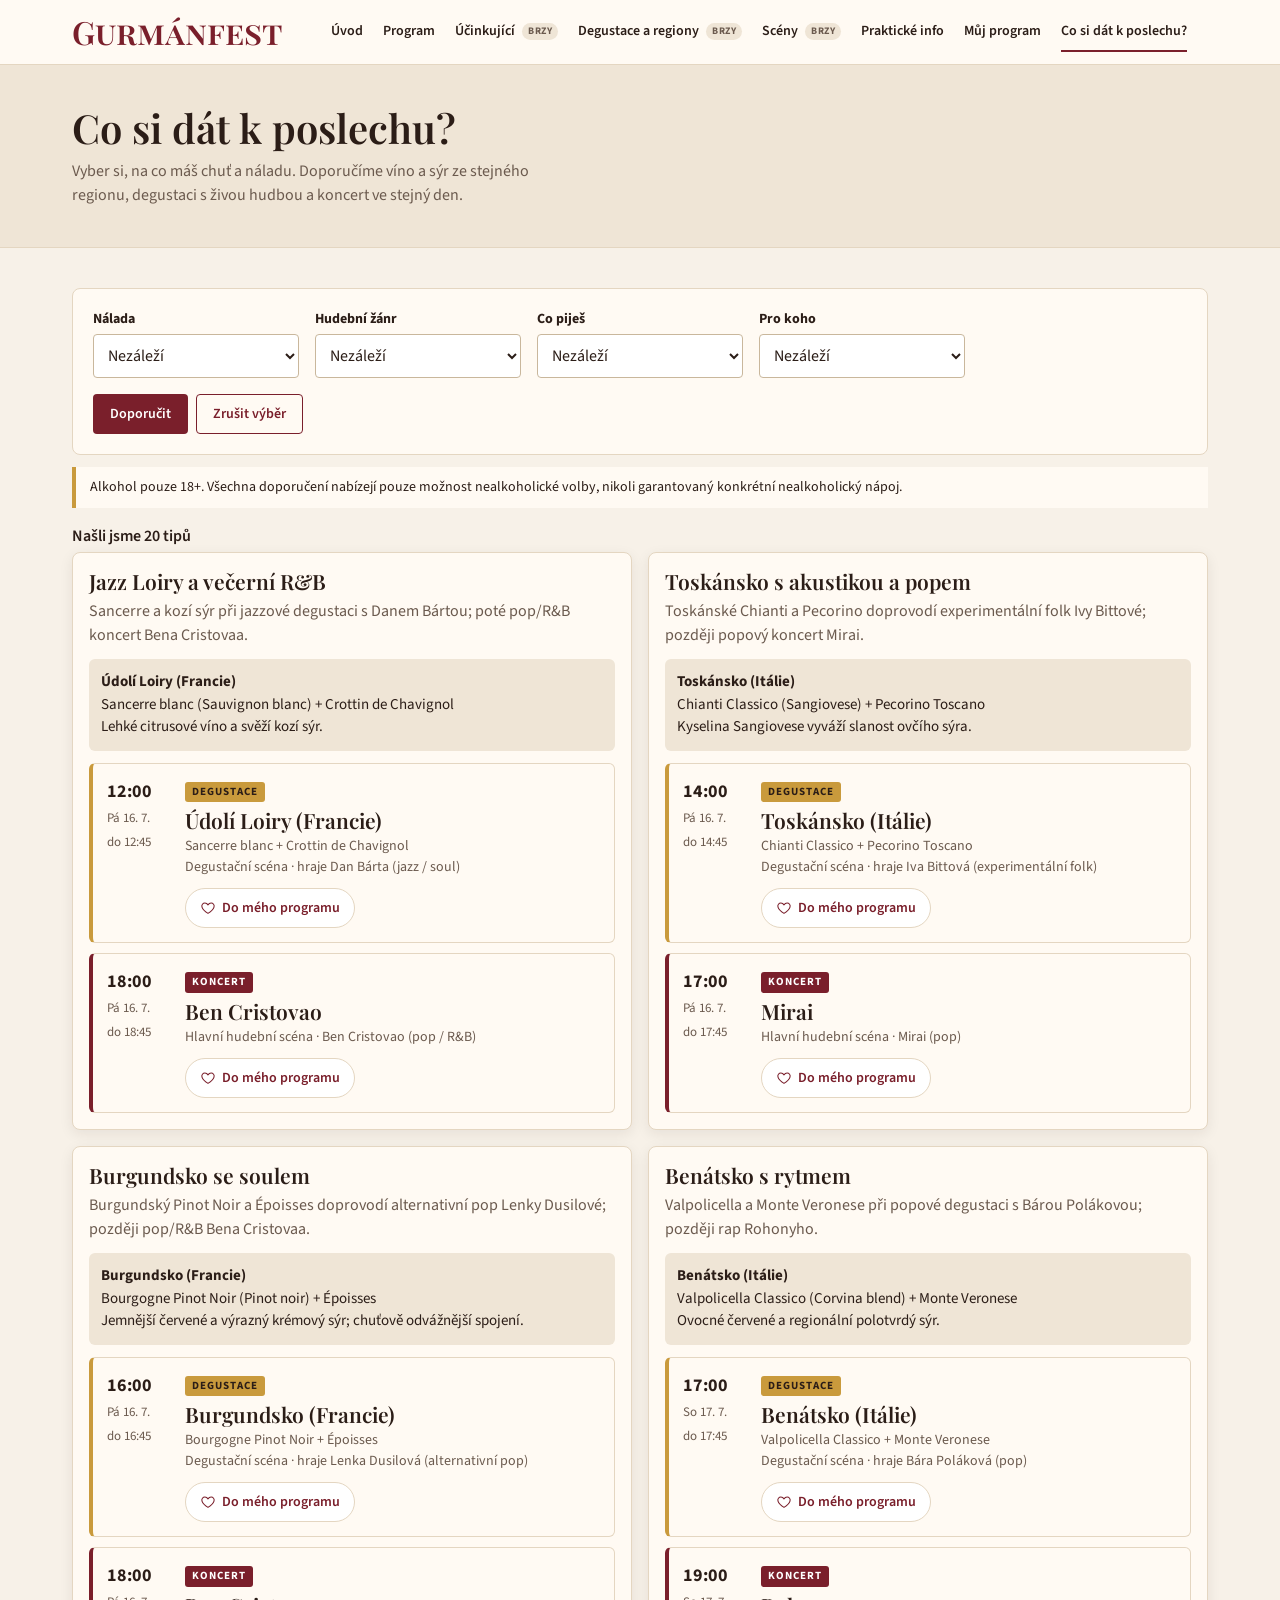
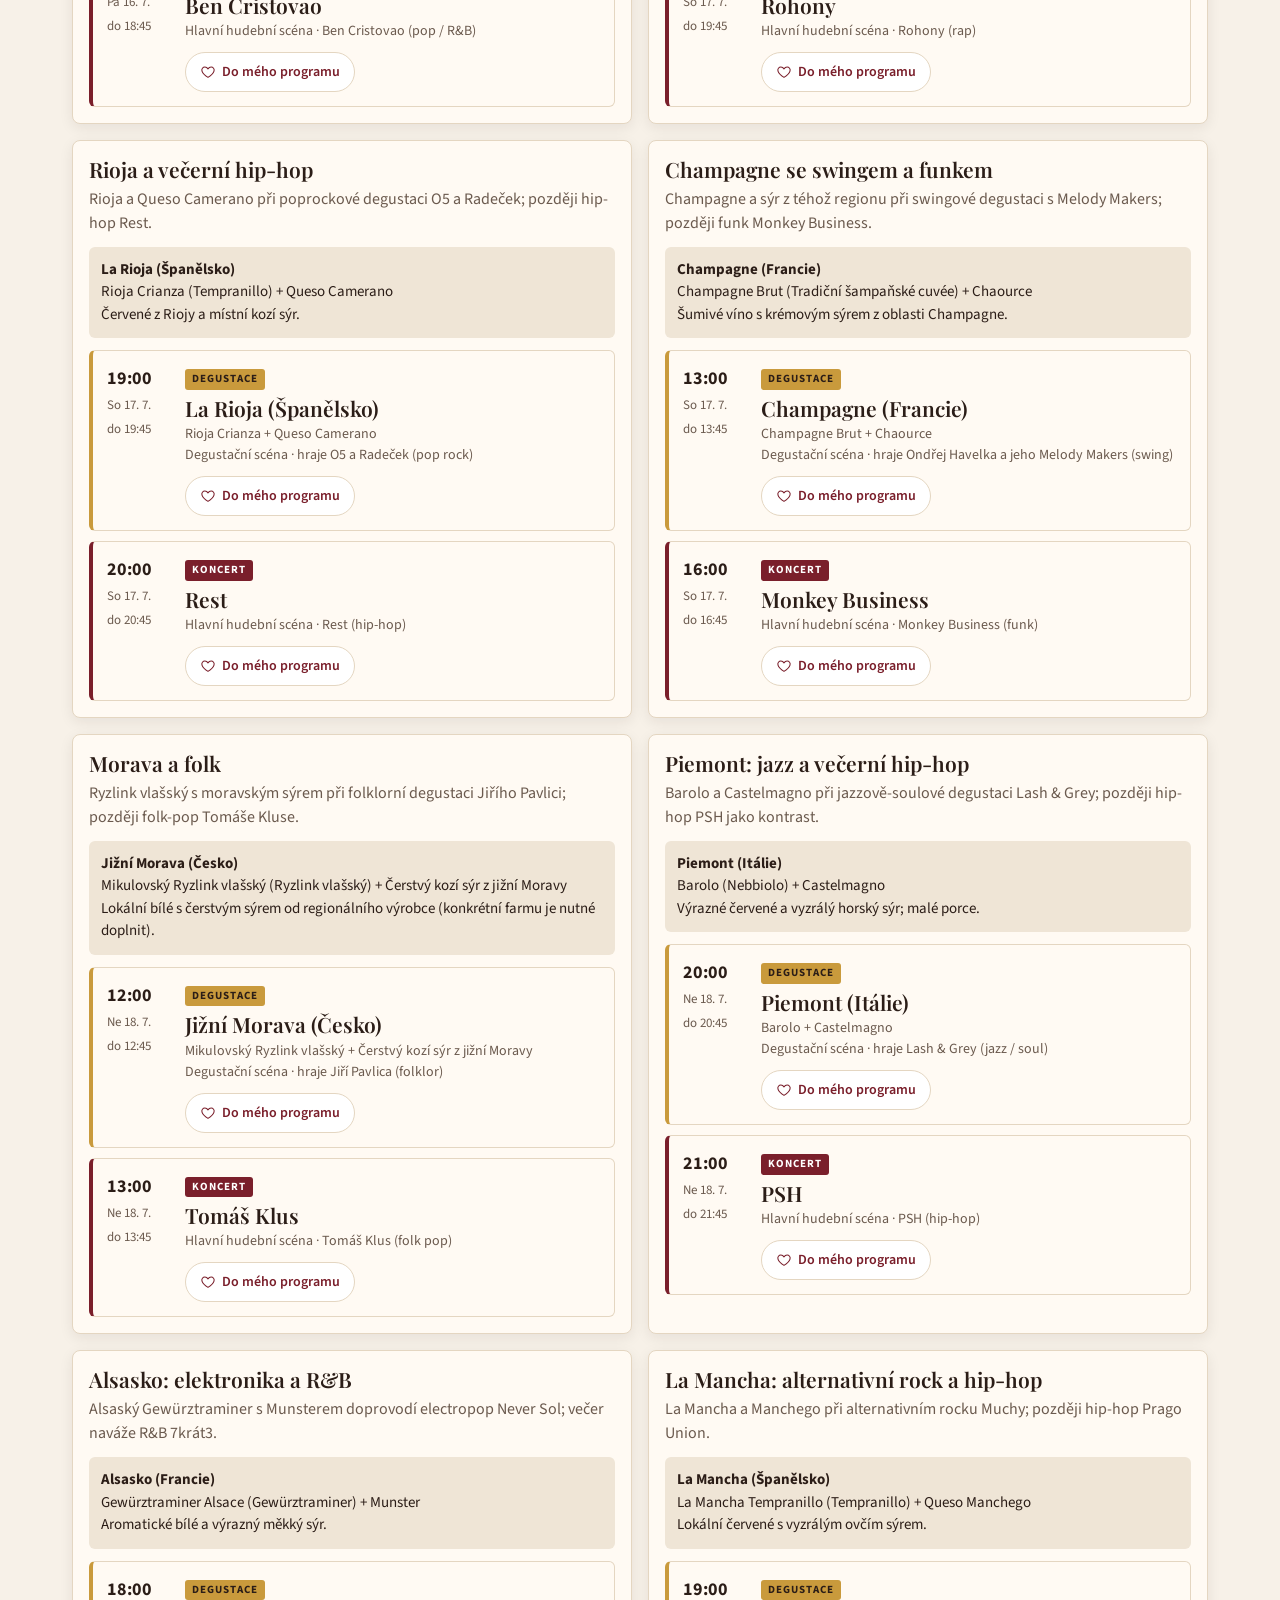
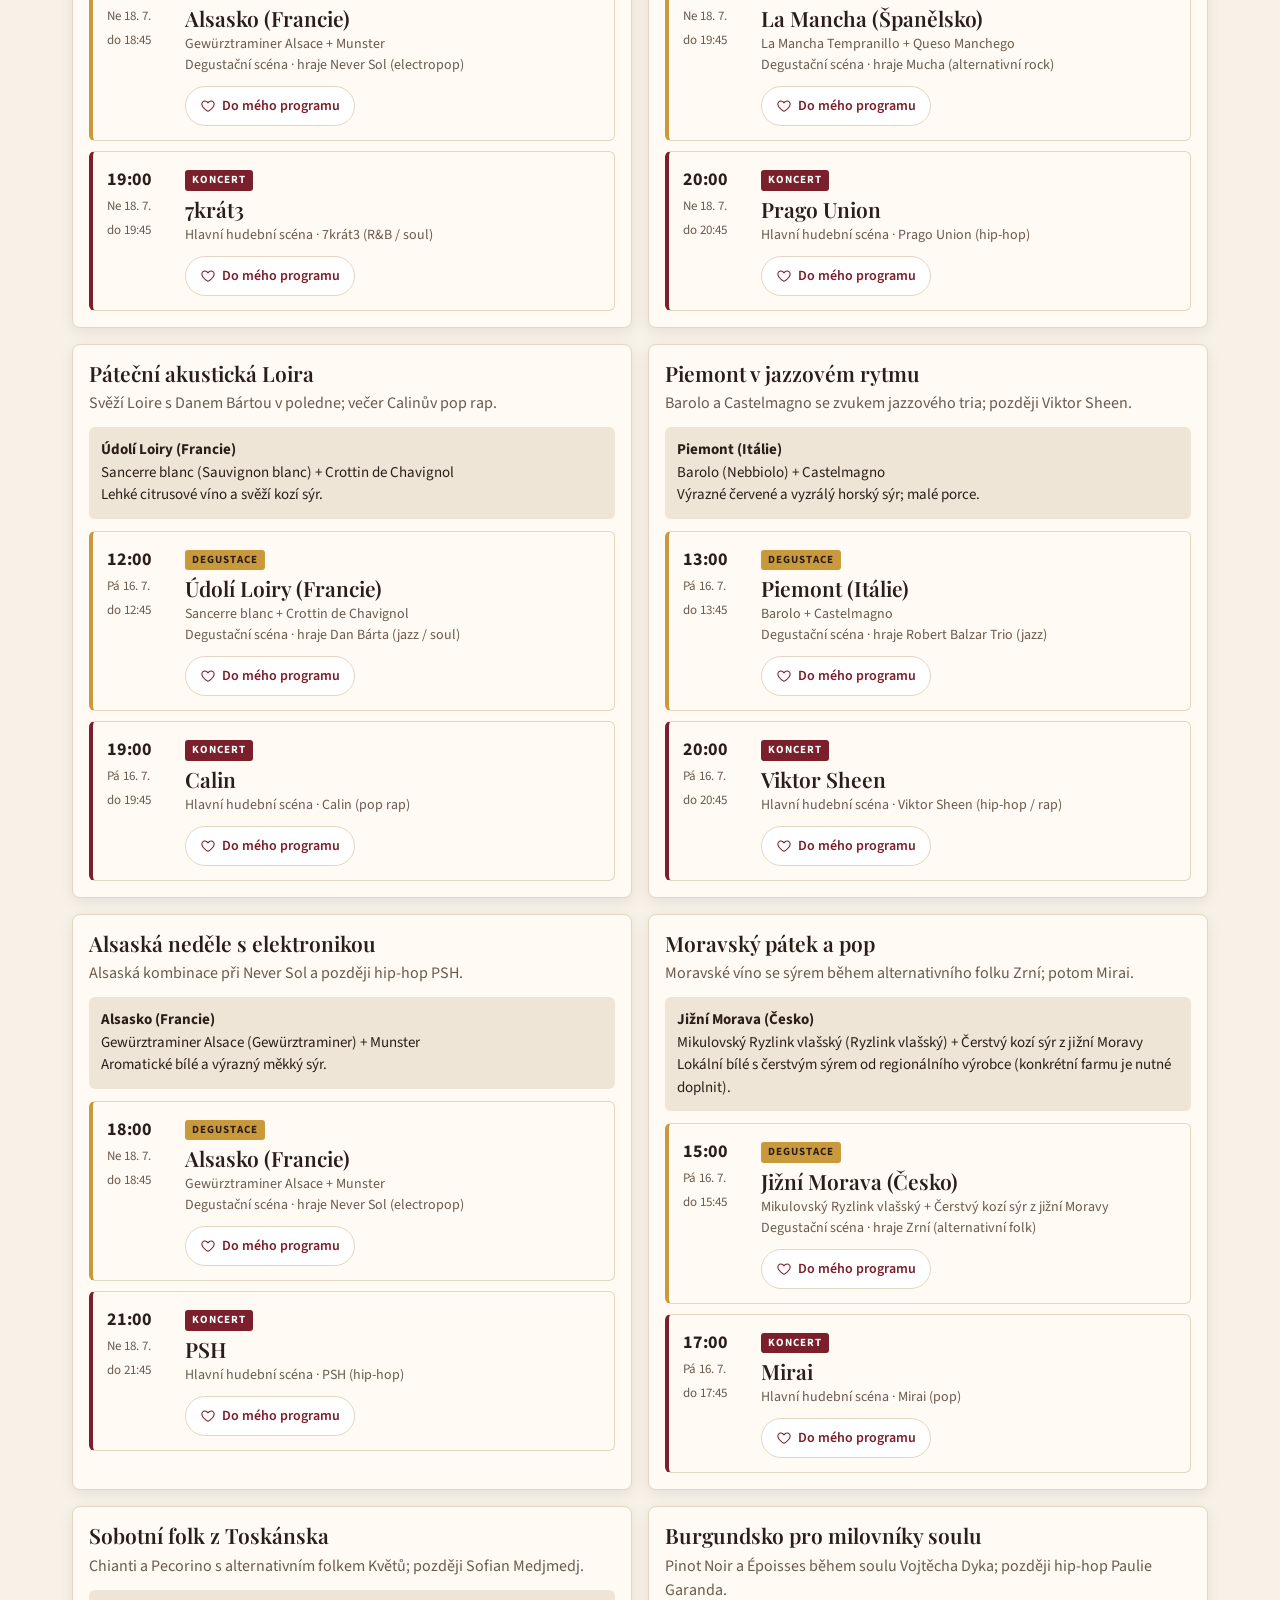
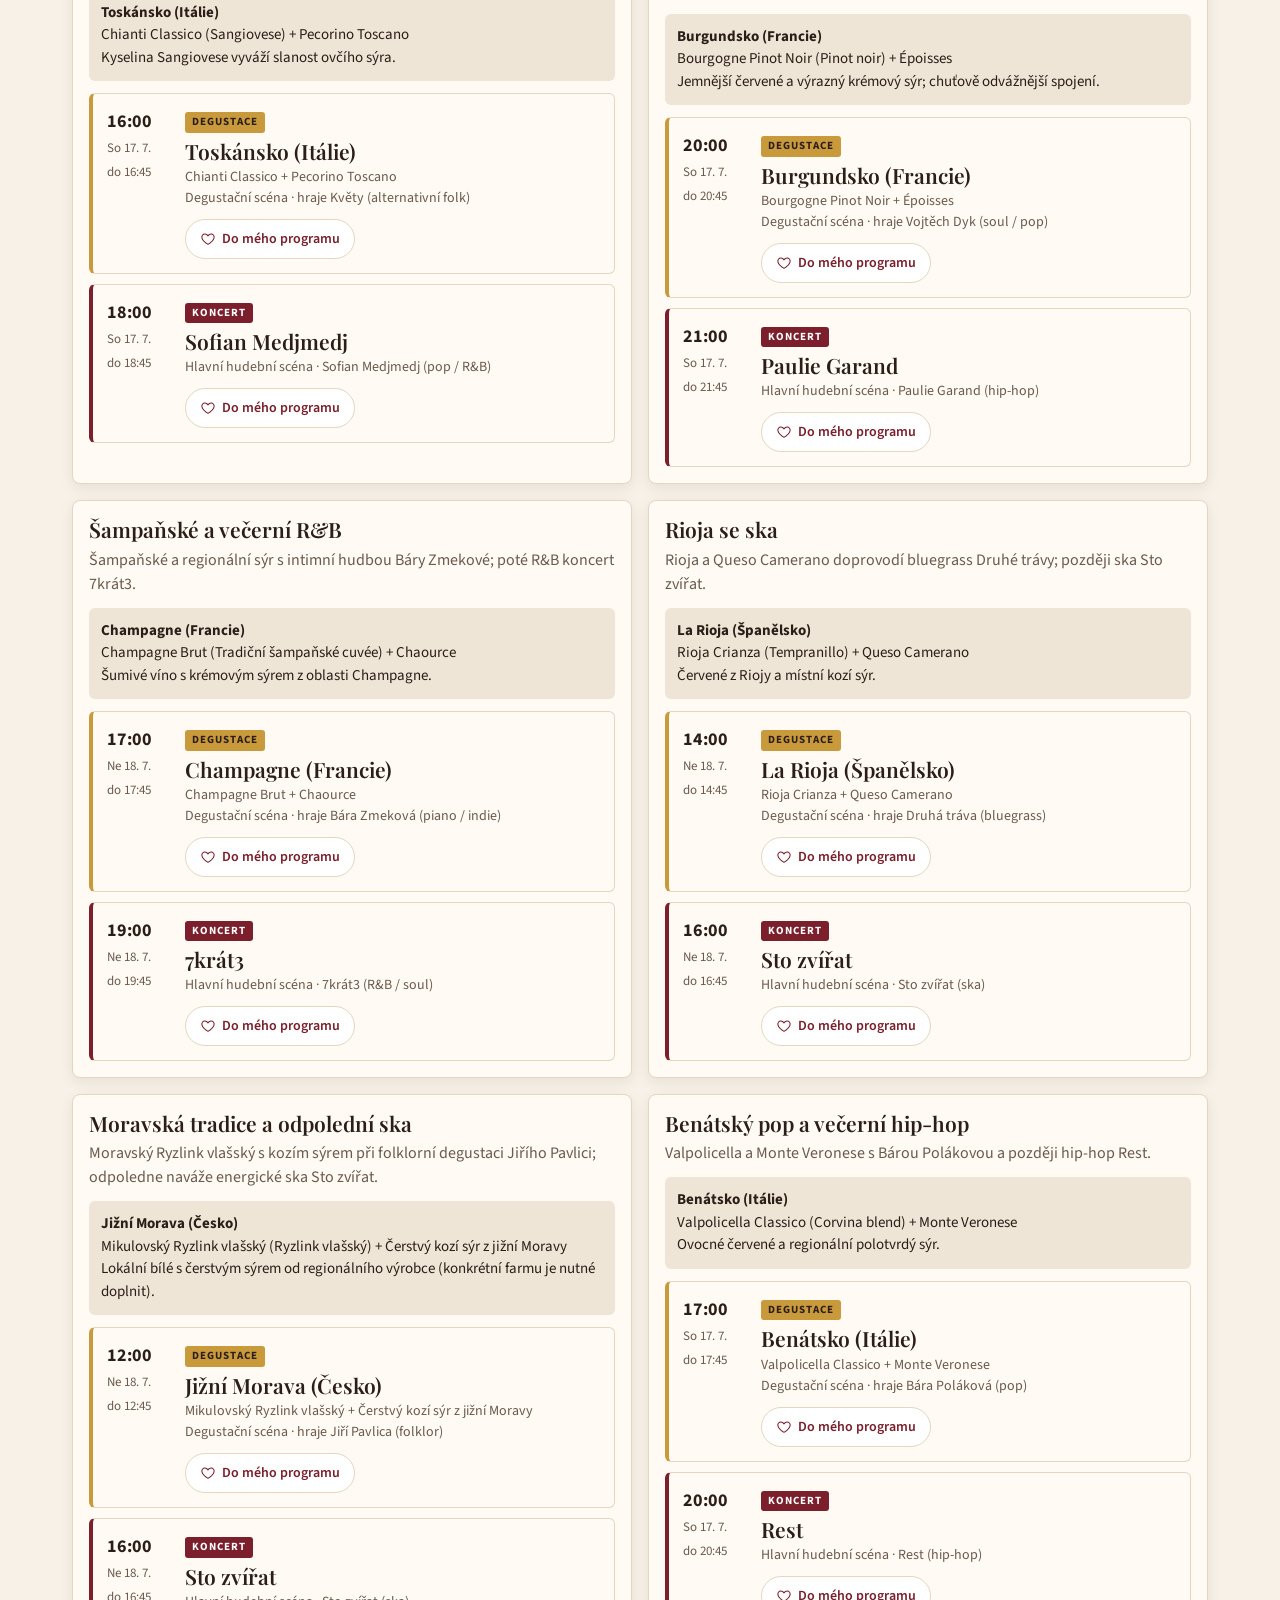
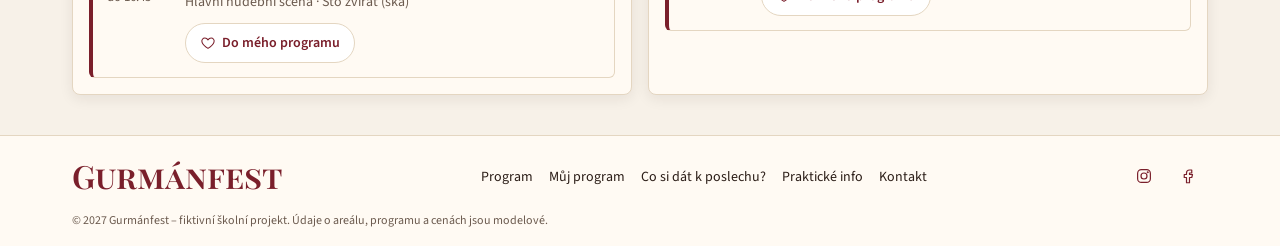
==== web/doporucovac.html @ a3705dd0 "docs: příprava 3. milníku a aktualizace projektové dokumentace - Aktualizace hlavního README.md a ha" ====
<!DOCTYPE html>
<html lang="cs">
<head>
  <meta charset="UTF-8">
  <meta name="viewport" content="width=device-width, initial-scale=1">
  <title>Co si dát k poslechu? – Gurmánfest 2027</title>
  <meta name="description" content="Doporučovač Gurmánfestu: podle nálady, žánru a nápoje vybere víno a sýr ze stejného regionu, degustaci a koncert.">
  <link href="https://fonts.googleapis.com/css2?family=Playfair+Display:wght@500;600;700&family=Source+Sans+3:wght@400;600;700&display=swap" rel="stylesheet">
  <link rel="stylesheet" href="css/style.css">
</head>
<body>

  <!-- HLAVICKA -->
  <header class="header">
    <div class="container">
      <a href="index.html" class="logo">Gurmánfest</a>

      <nav class="menu">
        <ul>
          <li><a href="index.html">Úvod</a></li>
          <li><a href="program.html">Program</a></li>
          <li><a href="pripravujeme.html">Účinkující <span class="brzy">brzy</span></a></li>
          <li><a href="pripravujeme.html">Degustace a regiony <span class="brzy">brzy</span></a></li>
          <li><a href="pripravujeme.html">Scény <span class="brzy">brzy</span></a></li>
          <li><a href="index.html#info">Praktické info</a></li>
          <li><a href="muj-program.html">Můj program</a></li>
          <li><a href="doporucovac.html" class="active">Co si dát k poslechu?</a></li>
        </ul>
      </nav>

      <button class="burger" aria-label="Menu">
        <img class="burger-open" src="images/icons/menu.svg" alt="">
        <img class="burger-close" src="images/icons/close.svg" alt="">
      </button>
    </div>
  </header>

  <main>

    <!-- NADPIS -->
    <section class="page-top">
      <div class="container">
        <h1>Co si dát k poslechu?</h1>
        <p>Vyber si, na co máš chuť a náladu. Doporučíme víno a sýr ze stejného regionu, degustaci s živou hudbou a koncert ve stejný den.</p>
      </div>
    </section>

    <!-- VYBER -->
    <section class="section">
      <div class="container">
        <form class="filtr" id="doporucovac">
          <div>
            <label for="volba-nalada">Nálada</label>
            <select id="volba-nalada">
              <option value="">Nezáleží</option>
            </select>
          </div>
          <div>
            <label for="volba-zanr">Hudební žánr</label>
            <select id="volba-zanr">
              <option value="">Nezáleží</option>
            </select>
          </div>
          <div>
            <label for="volba-napoj">Co piješ</label>
            <select id="volba-napoj">
              <option value="">Nezáleží</option>
            </select>
          </div>
          <div>
            <label for="volba-skupina">Pro koho</label>
            <select id="volba-skupina">
              <option value="">Nezáleží</option>
            </select>
          </div>
          <div class="filtr-tlacitka">
            <button type="submit" class="btn btn-red btn-small">Doporučit</button>
            <button type="reset" class="btn btn-border btn-small">Zrušit výběr</button>
          </div>
        </form>

        <p class="upozorneni" id="upozorneni"></p>
        <p class="pocet" id="pocet" aria-live="polite"></p>

        <div class="tipy" id="vysledky">
          <p class="zprava">Načítám tipy…</p>
        </div>
      </div>
    </section>

  </main>

  <!-- PATICKA -->
  <footer class="footer">
    <div class="container">
      <a href="index.html" class="logo">Gurmánfest</a>
      <ul class="footer-menu">
        <li><a href="program.html">Program</a></li>
        <li><a href="muj-program.html">Můj program</a></li>
        <li><a href="doporucovac.html">Co si dát k poslechu?</a></li>
        <li><a href="index.html#info">Praktické info</a></li>
        <li><a href="mailto:info@gurmanfest.example">Kontakt</a></li>
      </ul>
      <ul class="social">
        <li><a href="#" aria-label="Instagram (plánovaný profil)" title="Plánovaný profil"><img src="images/icons/instagram.svg" alt=""></a></li>
        <li><a href="#" aria-label="Facebook (plánovaný profil)" title="Plánovaný profil"><img src="images/icons/facebook.svg" alt=""></a></li>
      </ul>
      <p class="copyright">© 2027 Gurmánfest – fiktivní školní projekt. Údaje o areálu, programu a cenách jsou modelové.</p>
    </div>
  </footer>

  <script src="js/script.js"></script>
  <script src="js/doporucovac.js"></script>
</body>
</html>
---- web/css/style.css ----
/* ZAKLAD */

* {
  box-sizing: border-box;
}

html {
  scroll-behavior: smooth;
  scroll-padding-top: 60px;
}

body {
  margin: 0;
  background: #f7f1e8;
  color: #2b1d17;
  font-family: "Source Sans 3", Arial, sans-serif;
  font-size: 16px;
  line-height: 1.5;
}

h1, h2, h3 {
  margin: 0;
  font-family: "Playfair Display", Georgia, serif;
  font-weight: 600;
  line-height: 1.15;
}

p {
  margin: 0;
}

ul {
  margin: 0;
  padding: 0;
  list-style: none;
}

a {
  color: inherit;
}

.container {
  max-width: 1200px;
  margin: 0 auto;
  padding: 0 16px;
}


/* TLACITKA */

.btn {
  display: inline-flex;
  align-items: center;
  justify-content: center;
  min-height: 44px;
  padding: 10px 20px;
  border: 1.5px solid transparent;
  border-radius: 4px;
  font-family: inherit;
  font-size: 15px;
  font-weight: 600;
  text-decoration: none;
  text-align: center;
  cursor: pointer;
  transition: 0.2s;
}

.btn-small {
  min-height: 40px;
  padding: 7px 16px;
  font-size: 14px;
}

.btn-red {
  background: #7a1f2b;
  color: white;
}

.btn-red:hover {
  background: #5e1621;
}

.btn-white-border {
  background: rgba(255, 255, 255, 0.06);
  border-color: white;
  color: white;
}

.btn-white-border:hover {
  background: white;
  color: #2b1d17;
}

.btn-light {
  background: #fffaf3;
  color: #2b1d17;
}

.btn-light:hover {
  background: white;
}

.btn-border {
  background: transparent;
  border-color: #7a1f2b;
  color: #7a1f2b;
}

.btn-border:hover {
  background: #7a1f2b;
  color: white;
}

.buttons {
  display: flex;
  flex-wrap: wrap;
  gap: 12px;
}

.buttons.center {
  justify-content: center;
}


/* FOTKY */
/* PLACEHOLDER – barvy misto fotek */

.grad-wine {
  background: radial-gradient(circle at 70% 30%, rgba(255, 210, 150, 0.45), transparent 55%),
              linear-gradient(135deg, #4d111b, #93393a 55%, #d79a58);
}

.grad-cheese {
  background: radial-gradient(circle at 30% 35%, rgba(255, 240, 190, 0.5), transparent 55%),
              linear-gradient(135deg, #7a4d1e, #c9953f 55%, #efd08a);
}

.grad-craft {
  background: radial-gradient(circle at 65% 40%, rgba(255, 236, 200, 0.45), transparent 55%),
              linear-gradient(135deg, #5c3d24, #b48a58 55%, #e6cfa3);
}

.grad-landscape {
  background: linear-gradient(180deg, #a9bfcd, #e2c88f 42%, #7c8f4a 58%, #3d5a2c);
}

.grad-concert {
  background: radial-gradient(ellipse 60% 50% at 50% 0%, rgba(255, 110, 200, 0.55), transparent 70%),
              radial-gradient(circle at 15% 20%, rgba(120, 140, 255, 0.45), transparent 40%),
              linear-gradient(170deg, #34175a, #5e1d55 50%, #140b1f);
}

.grad-concert2 {
  background: radial-gradient(ellipse 60% 50% at 35% 0%, rgba(255, 150, 70, 0.6), transparent 70%),
              radial-gradient(circle at 85% 15%, rgba(255, 70, 90, 0.45), transparent 40%),
              linear-gradient(170deg, #4a1418, #2b0e12 55%, #120809);
}

.grad-concert3 {
  background: radial-gradient(ellipse 60% 50% at 60% 0%, rgba(140, 180, 255, 0.6), transparent 70%),
              radial-gradient(circle at 15% 15%, rgba(200, 120, 255, 0.4), transparent 40%),
              linear-gradient(170deg, #1a2a5e, #13183a 55%, #0a0c18);
}

.foto {
  position: absolute;
  top: 0;
  left: 0;
  width: 100%;
  height: 100%;
  object-fit: cover;
}


/* HLAVICKA */

.header {
  position: sticky;
  top: 0;
  z-index: 50;
  background: #fffaf3;
  border-bottom: 1px solid #e4d6c1;
}

.header .container {
  display: flex;
  align-items: center;
  justify-content: space-between;
  gap: 16px;
  min-height: 60px;
}

.logo {
  font-family: "Playfair Display", Georgia, serif;
  font-size: 28px;
  font-weight: 600;
  font-variant: small-caps;
  color: #7a1f2b;
  text-decoration: none;
}

.burger {
  display: flex;
  align-items: center;
  justify-content: center;
  width: 44px;
  height: 44px;
  padding: 0;
  border: none;
  border-radius: 4px;
  background: none;
  cursor: pointer;
}

.burger:hover {
  background: #efe5d6;
}

.burger img {
  width: 22px;
}

.burger-close {
  display: none;
}

.header.open .burger-open {
  display: none;
}

.header.open .burger-close {
  display: block;
}


/* MENU NA MOBILU */

.menu {
  display: none;
  position: absolute;
  top: 100%;
  left: 0;
  right: 0;
  max-height: calc(100vh - 60px);
  overflow-y: auto;
  padding: 8px 16px 20px;
  background: #fffaf3;
  border-bottom: 1px solid #e4d6c1;
  box-shadow: 0 12px 24px rgba(43, 29, 23, 0.12);
}

.header.open .menu {
  display: block;
}

.menu li a {
  display: block;
  padding: 12px 0;
  border-bottom: 1px solid #e4d6c1;
  font-size: 17px;
  font-weight: 600;
  text-decoration: none;
}

.menu li a:hover,
.menu li a.active {
  color: #7a1f2b;
}

.brzy {
  display: inline-block;
  margin-left: 4px;
  padding: 1px 6px;
  border-radius: 10px;
  background: #efe5d6;
  color: #6b5a4e;
  font-size: 10px;
  font-weight: 700;
  letter-spacing: 0.5px;
  text-transform: uppercase;
  vertical-align: middle;
}


/* HERO */

/* PLACEHOLDER – hero */
.hero {
  color: #fbf4ea;
  background: linear-gradient(180deg, rgba(20, 12, 10, 0.35), rgba(20, 12, 10, 0.78)),
              url(../images/hero.jpg) center / cover no-repeat,
              radial-gradient(ellipse 45% 55% at 78% 38%, rgba(246, 178, 98, 0.55), transparent 70%),
              radial-gradient(ellipse 40% 35% at 62% 95%, rgba(150, 40, 45, 0.55), transparent 70%),
              linear-gradient(165deg, #4a3322, #2a1c14 55%, #1a110d);
}

.hero-text {
  padding-top: 48px;
  padding-bottom: 36px;
}

.hero h1 {
  font-size: 36px;
}

.hero-perex {
  max-width: 34ch;
  margin-top: 14px;
  color: rgba(251, 244, 234, 0.92);
}

.hero-info {
  display: flex;
  flex-wrap: wrap;
  gap: 6px 20px;
  margin: 16px 0 24px;
  font-size: 14px;
}

.hero-info li {
  display: flex;
  align-items: center;
  gap: 6px;
}

.hero-info img {
  width: 17px;
}

.hero .btn {
  flex-grow: 1;
}


/* NADPIS PODSTRANKY */

.page-top {
  padding: 28px 0;
  background: #efe5d6;
  border-bottom: 1px solid #e4d6c1;
}

.page-top h1 {
  font-size: 30px;
}

.page-top p {
  max-width: 60ch;
  margin-top: 8px;
  color: #6b5a4e;
}


/* SEKCE */

.section {
  padding: 28px 0;
}

.beige {
  background: #efe5d6;
}

.title {
  margin-bottom: 16px;
  font-size: 22px;
}

.section-top {
  display: flex;
  flex-wrap: wrap;
  align-items: baseline;
  justify-content: space-between;
  gap: 0 16px;
  margin-bottom: 12px;
}

.section-top .title {
  margin-bottom: 0;
}

.more {
  display: flex;
  align-items: center;
  gap: 5px;
  min-height: 44px;
  font-size: 14px;
  font-weight: 600;
  color: #7a1f2b;
  text-decoration: none;
}

.more:hover {
  text-decoration: underline;
}

.more img {
  width: 14px;
}

.poznamka {
  margin-top: 16px;
  font-size: 14px;
  color: #6b5a4e;
}

/* ZPRAVA */
.zprava {
  padding: 16px;
  border: 1px dashed #c9b79c;
  border-radius: 8px;
  background: #fffaf3;
  color: #6b5a4e;
}

.zprava a {
  color: #7a1f2b;
  font-weight: 600;
}


/* CO VAS CEKA */

.features {
  display: grid;
  gap: 16px;
}

.feature {
  display: flex;
  align-items: flex-start;
  gap: 14px;
}

.feature-icon {
  width: 32px;
  flex-shrink: 0;
}

.feature h3 {
  font-family: "Source Sans 3", Arial, sans-serif;
  font-size: 15px;
  font-weight: 700;
}

.feature p {
  margin-top: 2px;
  font-size: 14px;
  line-height: 1.4;
  color: #6b5a4e;
}

.feature a {
  color: #7a1f2b;
  font-weight: 600;
}


/* VYBRANE AKCE */

.events {
  display: grid;
  gap: 12px;
}

.event {
  position: relative;
  display: grid;
  grid-template-columns: 104px 1fr;
  overflow: hidden;
  background: #fffaf3;
  border: 1px solid #e4d6c1;
  border-radius: 8px;
  box-shadow: 0 4px 14px rgba(43, 29, 23, 0.08);
}

.event-photo {
  position: relative;
  min-height: 110px;
}

.event-text {
  position: relative;
  padding: 11px 44px 13px 14px;
}

.event-text h3 {
  margin: 6px 0 5px;
  font-size: 17px;
}

.label {
  display: inline-block;
  padding: 2px 7px;
  border-radius: 3px;
  font-size: 11px;
  font-weight: 700;
  letter-spacing: 1px;
  text-transform: uppercase;
  color: white;
}

.label-red {
  background: #7a1f2b;
}

.label-gold {
  background: #c99a3c;
  color: #2b1d17;
}

.event-info {
  font-size: 13px;
  color: #6b5a4e;
}

.event-info li {
  display: flex;
  align-items: flex-start;
  gap: 6px;
  margin-top: 2px;
}

.event-info img {
  width: 13px;
  margin-top: 3px;
}

.heart {
  position: absolute;
  top: 6px;
  right: 6px;
  display: flex;
  align-items: center;
  justify-content: center;
  width: 40px;
  height: 40px;
  padding: 0;
  border: none;
  border-radius: 50%;
  background: none;
  cursor: pointer;
}

.heart:hover {
  background: #efe5d6;
}

.heart img {
  width: 19px;
}


/* DLAZDICE */

.tiles {
  display: grid;
  gap: 12px;
}

.tile {
  position: relative;
  display: block;
  aspect-ratio: 2 / 1;
  border-radius: 6px;
  overflow: hidden;
  color: white;
  text-decoration: none;
  transition: 0.2s;
}

.tile:hover {
  transform: translateY(-2px);
  box-shadow: 0 4px 14px rgba(43, 29, 23, 0.15);
}

.tile-text {
  position: relative;
  display: flex;
  flex-direction: column;
  justify-content: flex-end;
  height: 100%;
  padding: 14px;
  background: linear-gradient(180deg, transparent 25%, rgba(15, 8, 6, 0.85));
}

.tile-text strong {
  font-family: "Playfair Display", Georgia, serif;
  font-size: 20px;
  font-weight: 600;
  line-height: 1.2;
}

.tile-text span {
  font-size: 14px;
  opacity: 0.92;
}

.artist {
  aspect-ratio: 2.4 / 1;
}


/* VSTUPNE */

.tickets {
  display: grid;
  gap: 12px;
}

.ticket {
  display: flex;
  align-items: flex-start;
  gap: 14px;
  padding: 16px;
  background: #fffaf3;
  border: 1px solid #e4d6c1;
  border-radius: 8px;
  box-shadow: 0 4px 14px rgba(43, 29, 23, 0.08);
}

.ticket-icon {
  width: 32px;
  flex-shrink: 0;
}

.ticket h3 {
  font-family: "Source Sans 3", Arial, sans-serif;
  font-size: 16px;
  font-weight: 700;
}

.price {
  margin-top: 2px;
  font-size: 18px;
  font-weight: 700;
  color: #7a1f2b;
}

.ticket-desc {
  margin-top: 4px;
  font-size: 14px;
  color: #6b5a4e;
}


/* PRAKTICKE INFO */

.info {
  display: grid;
  gap: 18px;
}

.info-item {
  display: flex;
  align-items: flex-start;
  gap: 14px;
}

.info-icon {
  width: 30px;
  flex-shrink: 0;
}

.info-item h3 {
  font-family: "Source Sans 3", Arial, sans-serif;
  font-size: 15px;
  font-weight: 700;
}

.info-item p {
  margin-top: 2px;
  font-size: 14px;
  color: #6b5a4e;
}

.info-item a {
  color: #7a1f2b;
  font-weight: 600;
}


/* ZAVER */

/* PLACEHOLDER – mikulov */
.final {
  color: #fbf4ea;
  text-align: center;
  background: linear-gradient(180deg, rgba(20, 12, 10, 0.45), rgba(20, 12, 10, 0.55)),
              url(../images/mikulov.jpg) center 45% / cover no-repeat,
              linear-gradient(180deg, #2a1610, #5a2a18 55%, #b76a33);
}

.final .container {
  padding-top: 24px;
  padding-bottom: 28px;
}

.final h2 {
  max-width: 30ch;
  margin: 0 auto 16px;
  font-size: 18px;
  font-weight: 500;
}


/* FILTR */

.filtr {
  display: grid;
  gap: 12px;
  padding: 16px;
  background: #fffaf3;
  border: 1px solid #e4d6c1;
  border-radius: 8px;
}

.filtr label {
  display: block;
  margin-bottom: 4px;
  font-size: 14px;
  font-weight: 700;
}

.filtr select,
.filtr input {
  width: 100%;
  min-height: 44px;
  padding: 8px 10px;
  border: 1px solid #c9b79c;
  border-radius: 4px;
  background: white;
  color: #2b1d17;
  font-family: inherit;
  font-size: 16px;
}

.filtr select:focus,
.filtr input:focus {
  outline: 2px solid #7a1f2b;
  outline-offset: 1px;
}

.filtr-tlacitka {
  display: flex;
  flex-wrap: wrap;
  align-items: flex-end;
  gap: 8px;
}

.pocet {
  margin: 16px 0 4px;
  font-weight: 600;
}


/* SEZNAM AKCI */

.den-nadpis {
  margin: 24px 0 12px;
  font-size: 22px;
}

.den-nadpis span {
  display: block;
  font-family: "Source Sans 3", Arial, sans-serif;
  font-size: 14px;
  font-weight: 600;
  color: #6b5a4e;
}

.akce-seznam {
  display: grid;
  gap: 10px;
}

.akce {
  display: flex;
  flex-wrap: wrap;
  gap: 10px 14px;
  padding: 14px;
  background: #fffaf3;
  border: 1px solid #e4d6c1;
  border-left: 4px solid #7a1f2b;
  border-radius: 6px;
}

.akce.degustace {
  border-left-color: #c99a3c;
}

.akce-cas {
  width: 64px;
  flex-shrink: 0;
}

.akce-cas strong {
  display: block;
  font-size: 18px;
}

.akce-cas span {
  font-size: 13px;
  color: #6b5a4e;
}

.akce-text {
  flex: 1 1 calc(100% - 78px);
  min-width: 0;
}

.akce-text h3 {
  margin: 6px 0 4px;
  font-size: 18px;
}

.akce-text p {
  font-size: 14px;
  color: #6b5a4e;
}

.akce .heart-text,
.akce .odebrat {
  align-self: flex-start;
  margin-left: 78px;
}

/* SRDICKO S TEXTEM */
.heart-text {
  position: static;
  width: auto;
  height: auto;
  min-height: 40px;
  gap: 6px;
  padding: 6px 14px;
  border: 1px solid #e4d6c1;
  border-radius: 20px;
  background: white;
  color: #7a1f2b;
  font-family: inherit;
  font-size: 14px;
  font-weight: 600;
}

.heart-text img {
  width: 16px;
}

.odebrat {
  min-height: 40px;
  padding: 6px 14px;
  border: 1px solid #7a1f2b;
  border-radius: 20px;
  background: white;
  color: #7a1f2b;
  font-family: inherit;
  font-size: 14px;
  font-weight: 600;
  cursor: pointer;
}

.odebrat:hover {
  background: #7a1f2b;
  color: white;
}


/* DOPORUCOVAC */

.tipy {
  display: grid;
  gap: 16px;
}

.tip {
  padding: 16px;
  background: #fffaf3;
  border: 1px solid #e4d6c1;
  border-radius: 8px;
  box-shadow: 0 4px 14px rgba(43, 29, 23, 0.08);
}

.tip h3 {
  font-size: 21px;
}

.tip-proc {
  margin: 6px 0 12px;
  color: #6b5a4e;
}

.tip-parovani {
  margin-bottom: 12px;
  padding: 12px;
  border-radius: 6px;
  background: #efe5d6;
  font-size: 15px;
}

.tip-parovani strong {
  display: block;
}

.upozorneni {
  margin-top: 12px;
  padding: 10px 14px;
  border-left: 4px solid #c99a3c;
  background: #fffaf3;
  font-size: 14px;
}


/* PATICKA */

.footer {
  background: #fffaf3;
  border-top: 1px solid #e4d6c1;
}

.footer .container {
  display: grid;
  grid-template-columns: 1fr auto;
  align-items: center;
  gap: 12px 16px;
  padding-top: 16px;
  padding-bottom: 16px;
}

.footer-menu {
  display: flex;
  flex-wrap: wrap;
  gap: 4px 16px;
  grid-column: 1 / 3;
}

.footer-menu a {
  font-size: 14px;
  text-decoration: none;
}

.footer-menu a:hover {
  color: #7a1f2b;
  text-decoration: underline;
}

.social {
  display: flex;
  gap: 4px;
}

.social a {
  display: flex;
  align-items: center;
  justify-content: center;
  width: 40px;
  height: 40px;
  border-radius: 50%;
}

.social a:hover {
  background: #efe5d6;
}

.social img {
  width: 18px;
}

.copyright {
  grid-column: 1 / 3;
  font-size: 12px;
  color: #6b5a4e;
}


/* TABLET – od 768px */

@media (min-width: 768px) {

  .container {
    padding: 0 32px;
  }

  .menu {
    padding: 8px 32px 20px;
  }

  /* HERO */
  /* PLACEHOLDER – hero */
  .hero {
    background: linear-gradient(90deg, rgba(20, 12, 10, 0.88), rgba(20, 12, 10, 0.6) 45%, rgba(20, 12, 10, 0.05) 80%),
                url(../images/hero.jpg) center / cover no-repeat,
                radial-gradient(ellipse 45% 55% at 78% 38%, rgba(246, 178, 98, 0.55), transparent 70%),
                radial-gradient(ellipse 40% 35% at 62% 95%, rgba(150, 40, 45, 0.55), transparent 70%),
                linear-gradient(165deg, #4a3322, #2a1c14 55%, #1a110d);
  }

  .hero-text {
    padding-top: 72px;
    padding-bottom: 64px;
  }

  .hero h1 {
    font-size: 68px;
  }

  .hero-perex {
    font-size: 19px;
  }

  .hero-info {
    font-size: 16px;
  }

  .hero .btn {
    flex-grow: 0;
    min-width: 180px;
  }

  .page-top {
    padding: 40px 0;
  }

  .page-top h1 {
    font-size: 40px;
  }

  .section {
    padding: 40px 0;
  }

  .title {
    font-size: 26px;
  }

  /* CO VAS CEKA */
  .features {
    grid-template-columns: 1fr 1fr;
    gap: 24px;
  }

  .feature-icon {
    width: 38px;
  }

  /* VYBRANE AKCE */
  .events {
    grid-template-columns: 1fr 1fr;
    gap: 16px;
  }

  .event {
    display: flex;
    flex-direction: column;
  }

  .event-photo {
    min-height: 0;
    aspect-ratio: 16 / 9;
  }

  .event-text {
    padding: 0 44px 16px 16px;
  }

  .event-text .label {
    position: relative;
    margin-top: -14px;
  }

  .event .heart {
    top: 16px;
  }

  /* DLAZDICE */
  .tiles {
    gap: 16px;
  }

  .tiles-4 {
    grid-template-columns: 1fr 1fr;
  }

  .tiles-4 .tile {
    aspect-ratio: 16 / 9;
  }

  .tile-text {
    padding: 16px;
  }

  .tiles-3 {
    grid-template-columns: 1fr 1fr 1fr;
  }

  .artist {
    aspect-ratio: 4 / 3;
  }

  .artist .tile-text strong {
    font-size: 24px;
  }

  /* VSTUPNE */
  .tickets {
    grid-template-columns: 1fr 1fr;
    gap: 16px;
  }

  /* PRAKTICKE INFO */
  .info {
    grid-template-columns: 1fr 1fr;
    gap: 24px;
  }

  /* FILTR */
  .filtr {
    grid-template-columns: 1fr 1fr;
    gap: 16px;
    padding: 20px;
  }

  .akce-seznam {
    grid-template-columns: 1fr 1fr;
  }

  .tipy {
    grid-template-columns: 1fr 1fr;
  }

  .tip .akce-seznam {
    grid-template-columns: 1fr;
  }

  /* ZAVER A PATICKA */
  .final .container {
    padding-top: 32px;
    padding-bottom: 36px;
  }

  .final h2 {
    max-width: none;
    font-size: 24px;
  }

  .footer .container {
    grid-template-columns: auto 1fr auto;
  }

  .footer-menu {
    grid-column: auto;
    justify-content: center;
  }
}


/* POCITAC – od 1024px */

@media (min-width: 1024px) {

  .logo {
    font-size: 32px;
  }

  .hero-text {
    padding-top: 88px;
    padding-bottom: 80px;
  }

  .features {
    grid-template-columns: 1fr 1fr 1fr 1fr;
    gap: 0;
  }

  .feature {
    padding: 0 20px;
    border-left: 1px solid #e4d6c1;
  }

  .feature:first-child {
    padding-left: 0;
    border-left: none;
  }

  .events {
    grid-template-columns: 1fr 1fr 1fr 1fr;
  }

  .tiles-4 {
    grid-template-columns: 1fr 1fr 1fr 1fr;
  }

  .tiles-4 .tile {
    aspect-ratio: 4 / 3;
  }

  .artist {
    aspect-ratio: 2.4 / 1;
  }

  .tickets {
    grid-template-columns: 1fr 1fr 1fr 1fr;
  }

  .ticket {
    flex-direction: column;
  }

  .info {
    grid-template-columns: 1fr 1fr 1fr;
  }

  .filtr {
    grid-template-columns: 1fr 1fr 1fr 1fr 1fr;
    align-items: end;
  }

  .filtr-tlacitka {
    grid-column: 1 / -1;
  }

  .final h2 {
    font-size: 26px;
  }
}


/* SIROKY POCITAC – od 1200px */

@media (min-width: 1200px) {

  html {
    scroll-padding-top: 64px;
  }

  .header .container {
    min-height: 64px;
  }

  .burger {
    display: none;
  }

  .menu {
    display: block;
    position: static;
    max-height: none;
    overflow: visible;
    margin-left: 32px;
    margin-right: auto;
    padding: 0;
    border: none;
    box-shadow: none;
    background: none;
  }

  .menu ul {
    display: flex;
    gap: 20px;
  }

  .menu li a {
    padding: 8px 0;
    border-bottom: 2px solid transparent;
    font-size: 14px;
    white-space: nowrap;
  }

  .menu li a:hover,
  .menu li a.active {
    color: #2b1d17;
    border-bottom-color: #7a1f2b;
  }
}


/* VELKE MONITORY */

@media (min-width: 1800px) {
  html {
    zoom: 1.25;
  }
}

@media (min-width: 2400px) {
  html {
    zoom: 1.5;
  }
}

@media (min-width: 3200px) {
  html {
    zoom: 2;
  }
}
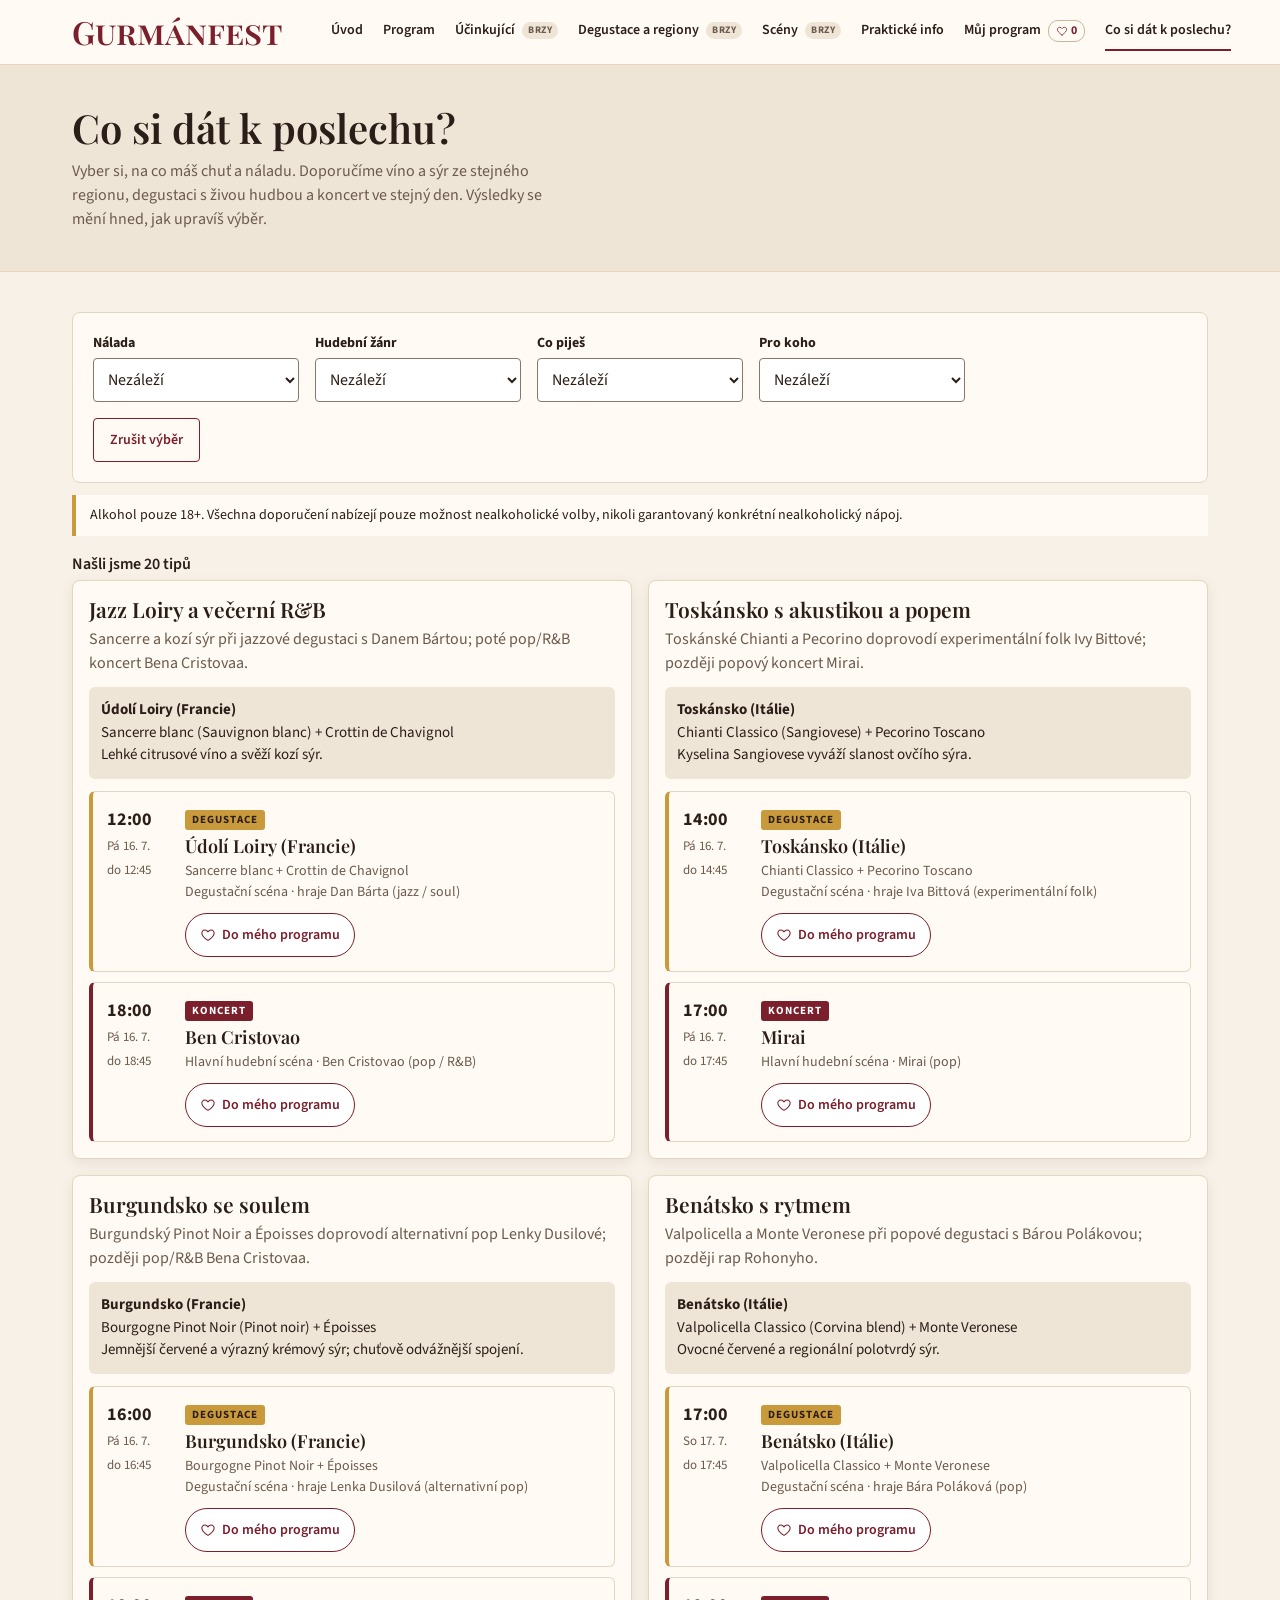
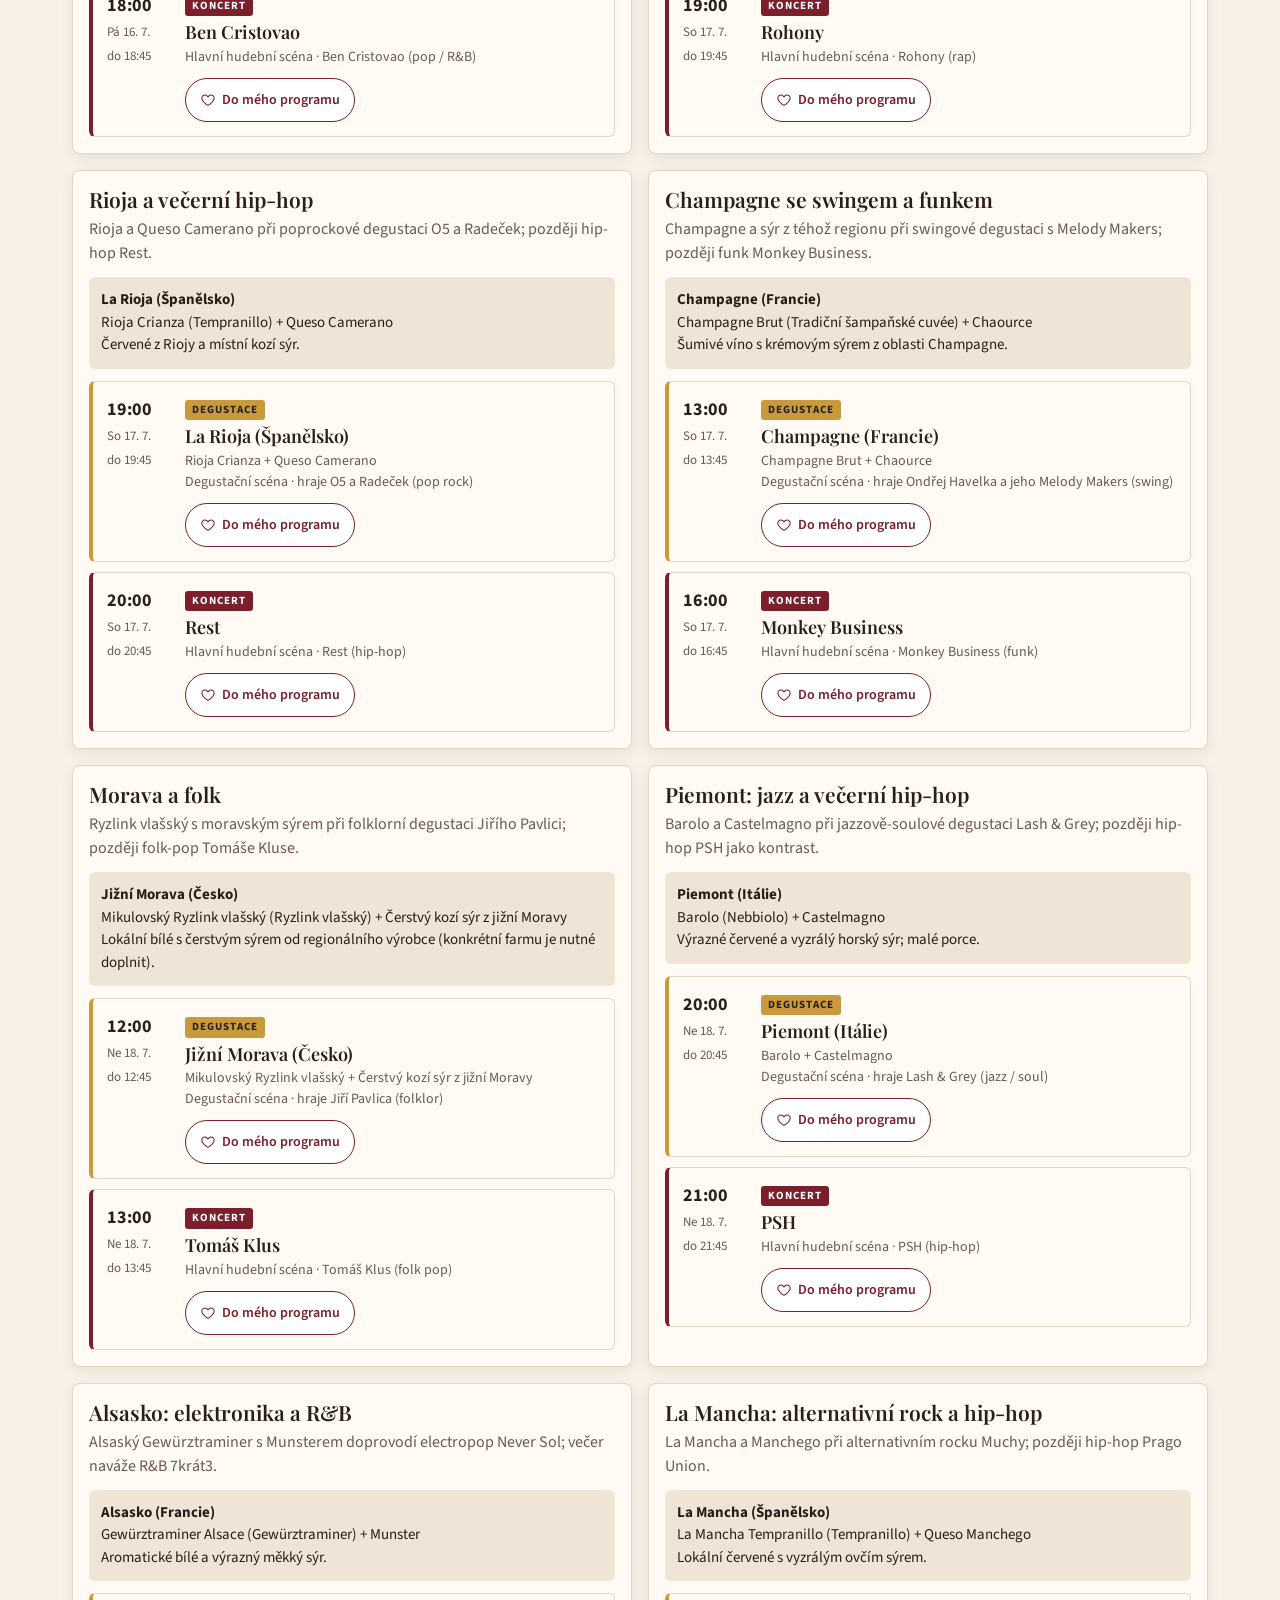
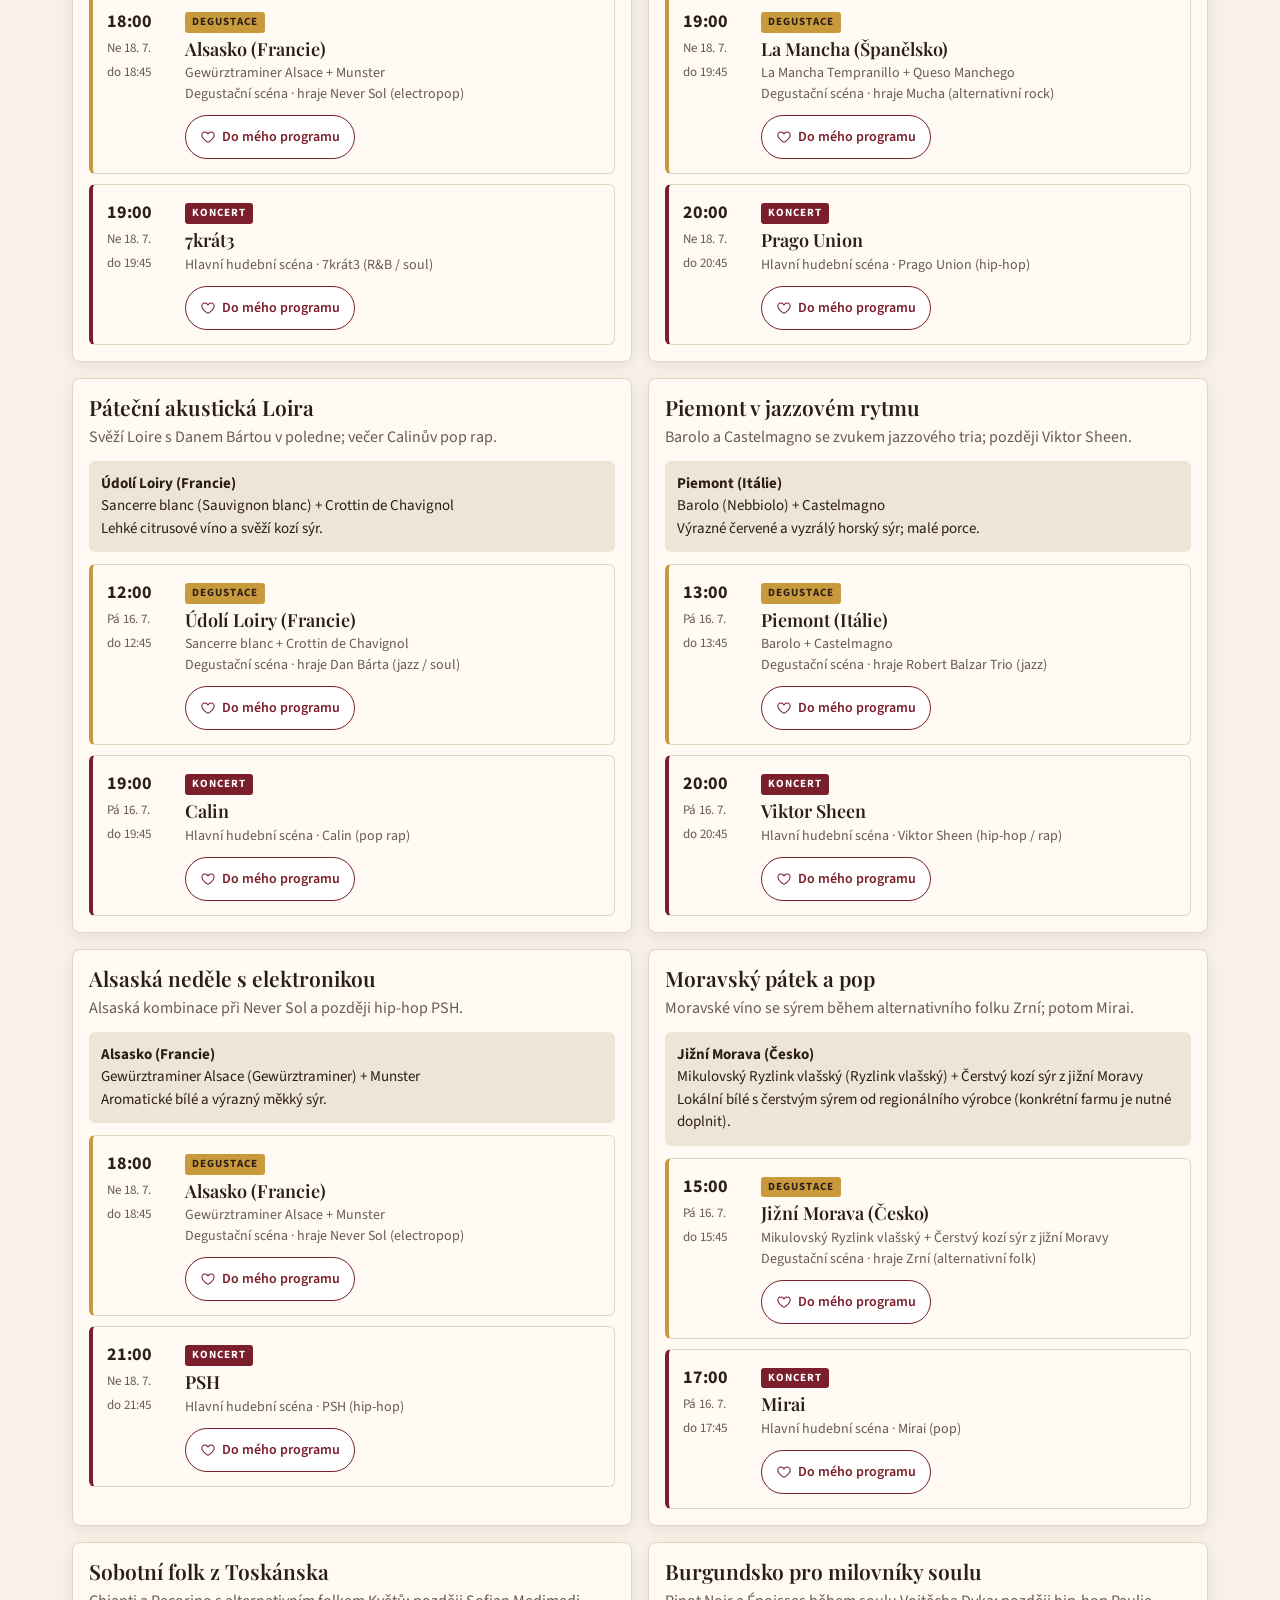
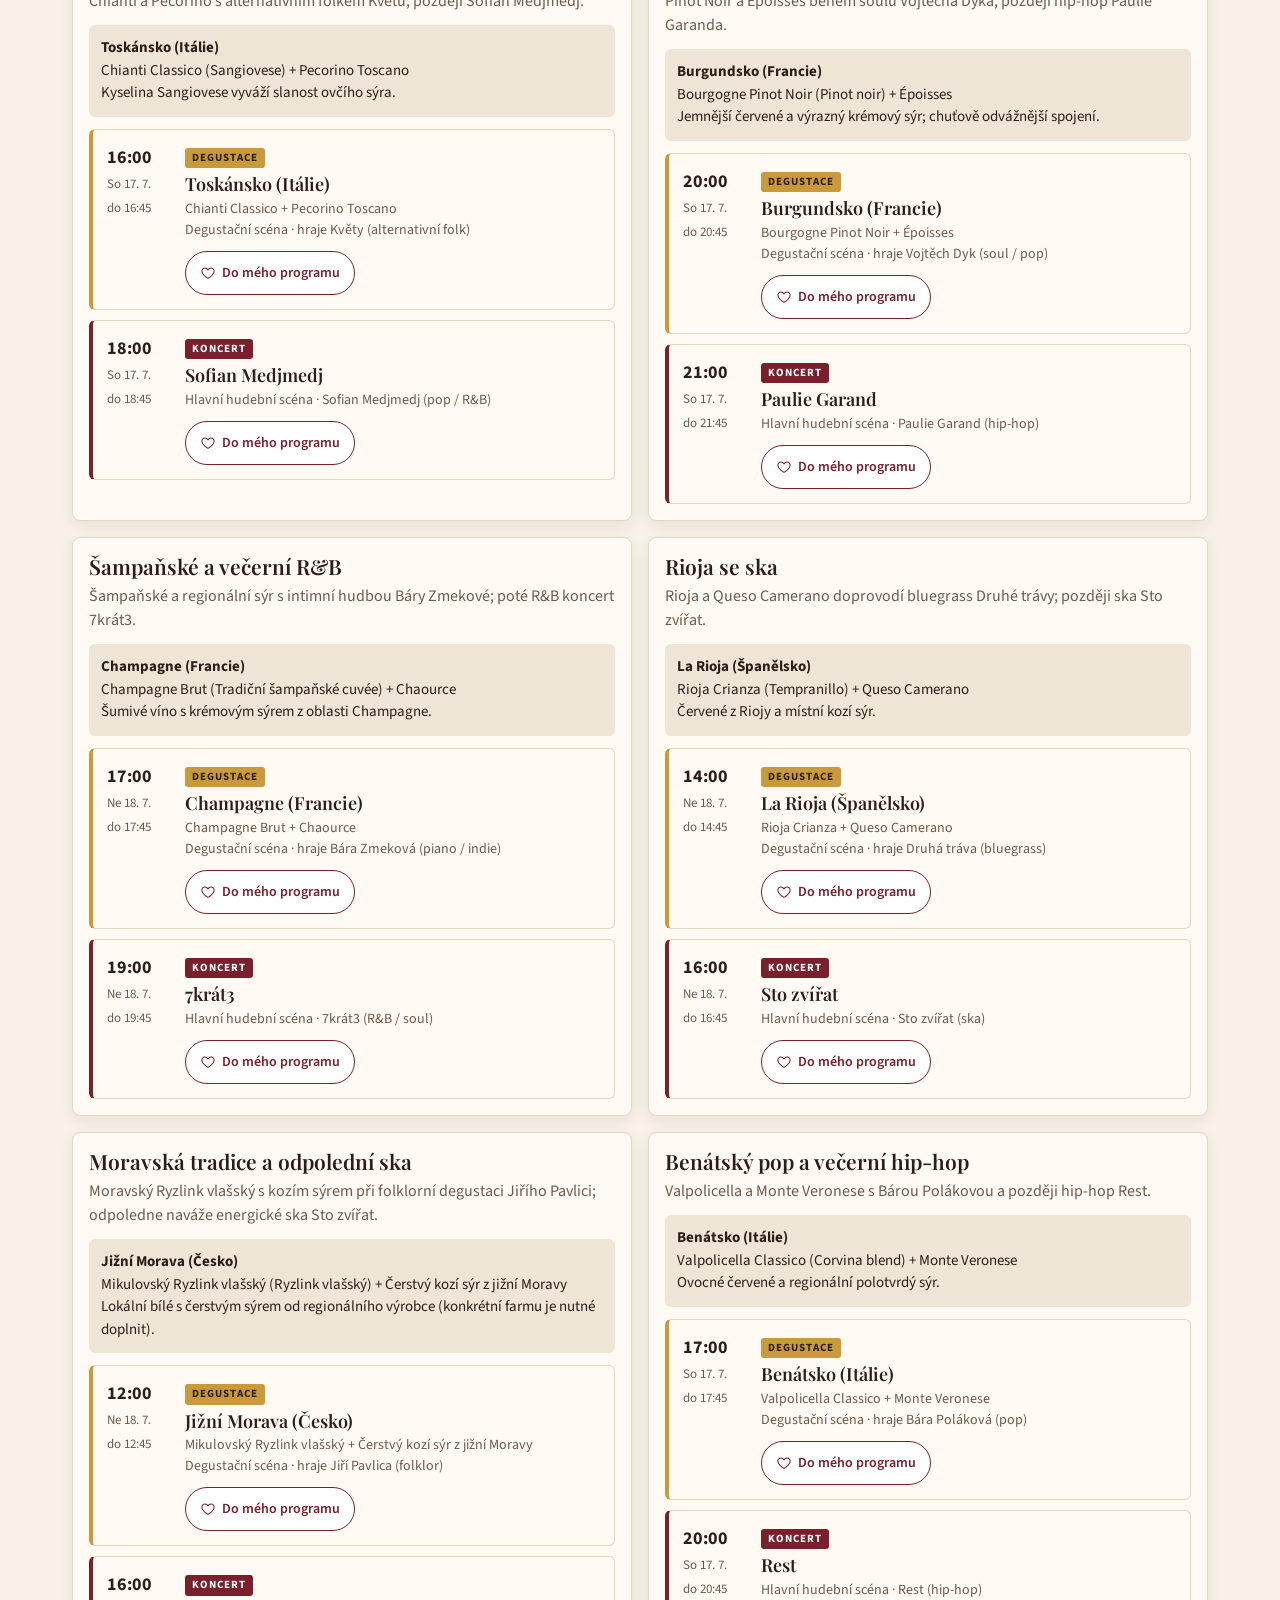
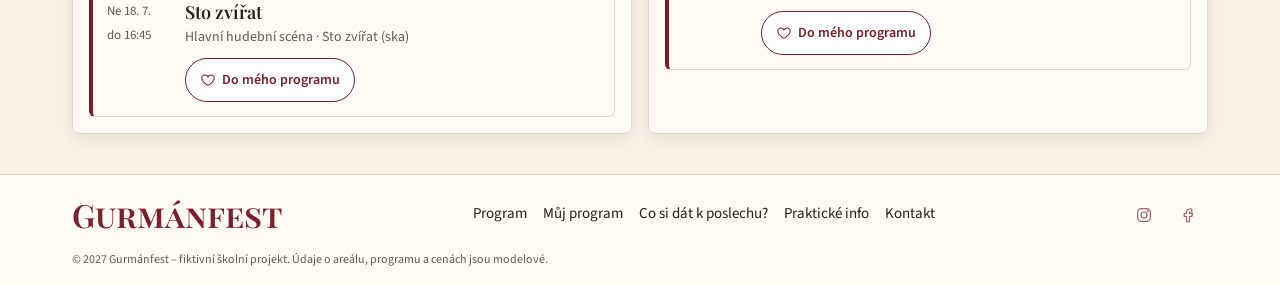
==== commit f142b0ea: "Fix + 3 milnik" ====
--- a/web/doporucovac.html
+++ b/web/doporucovac.html
@@ -10,38 +10,44 @@
 </head>
 <body>
 
+  <a class="skip-link" href="#obsah">Přeskočit na obsah</a>
+
   <!-- HLAVICKA -->
   <header class="header">
     <div class="container">
       <a href="index.html" class="logo">Gurmánfest</a>
 
-      <nav class="menu">
+      <button class="burger" type="button" aria-label="Otevřít menu" aria-expanded="false" aria-controls="menu">
+        <img class="burger-open" src="images/icons/menu.svg" alt="">
+        <img class="burger-close" src="images/icons/close.svg" alt="">
+      </button>
+
+      <nav class="menu" id="menu" aria-label="Hlavní menu">
         <ul>
           <li><a href="index.html">Úvod</a></li>
           <li><a href="program.html">Program</a></li>
-          <li><a href="pripravujeme.html">Účinkující <span class="brzy">brzy</span></a></li>
-          <li><a href="pripravujeme.html">Degustace a regiony <span class="brzy">brzy</span></a></li>
-          <li><a href="pripravujeme.html">Scény <span class="brzy">brzy</span></a></li>
+          <li><a href="pripravujeme.html#ucinkujici">Účinkující <span class="brzy">brzy</span></a></li>
+          <li><a href="pripravujeme.html#degustace">Degustace a regiony <span class="brzy">brzy</span></a></li>
+          <li><a href="pripravujeme.html#sceny">Scény <span class="brzy">brzy</span></a></li>
           <li><a href="index.html#info">Praktické info</a></li>
-          <li><a href="muj-program.html">Můj program</a></li>
-          <li><a href="doporucovac.html" class="active">Co si dát k poslechu?</a></li>
+          <li>
+            <a href="muj-program.html">Můj program
+              <span class="pocet-programu"><img src="images/icons/heart.svg" alt=""><span class="pocet-cislo">0</span><span class="sr-only"> uložených akcí</span></span>
+            </a>
+          </li>
+          <li><a href="doporucovac.html">Co si dát k poslechu?</a></li>
         </ul>
       </nav>
-
-      <button class="burger" aria-label="Menu">
-        <img class="burger-open" src="images/icons/menu.svg" alt="">
-        <img class="burger-close" src="images/icons/close.svg" alt="">
-      </button>
     </div>
   </header>
 
-  <main>
+  <main id="obsah" tabindex="-1">
 
     <!-- NADPIS -->
     <section class="page-top">
       <div class="container">
         <h1>Co si dát k poslechu?</h1>
-        <p>Vyber si, na co máš chuť a náladu. Doporučíme víno a sýr ze stejného regionu, degustaci s živou hudbou a koncert ve stejný den.</p>
+        <p>Vyber si, na co máš chuť a náladu. Doporučíme víno a sýr ze stejného regionu, degustaci s živou hudbou a koncert ve stejný den. Výsledky se mění hned, jak upravíš výběr.</p>
       </div>
     </section>
 
@@ -74,7 +80,6 @@
             </select>
           </div>
           <div class="filtr-tlacitka">
-            <button type="submit" class="btn btn-red btn-small">Doporučit</button>
             <button type="reset" class="btn btn-border btn-small">Zrušit výběr</button>
           </div>
         </form>
@@ -94,16 +99,18 @@
   <footer class="footer">
     <div class="container">
       <a href="index.html" class="logo">Gurmánfest</a>
-      <ul class="footer-menu">
-        <li><a href="program.html">Program</a></li>
-        <li><a href="muj-program.html">Můj program</a></li>
-        <li><a href="doporucovac.html">Co si dát k poslechu?</a></li>
-        <li><a href="index.html#info">Praktické info</a></li>
-        <li><a href="mailto:info@gurmanfest.example">Kontakt</a></li>
-      </ul>
+      <nav class="footer-nav" aria-label="Odkazy v patičce">
+        <ul class="footer-menu">
+          <li><a href="program.html">Program</a></li>
+          <li><a href="muj-program.html">Můj program</a></li>
+          <li><a href="doporucovac.html">Co si dát k poslechu?</a></li>
+          <li><a href="index.html#info">Praktické info</a></li>
+          <li><a href="mailto:info@gurmanfest.example">Kontakt</a></li>
+        </ul>
+      </nav>
       <ul class="social">
-        <li><a href="#" aria-label="Instagram (plánovaný profil)" title="Plánovaný profil"><img src="images/icons/instagram.svg" alt=""></a></li>
-        <li><a href="#" aria-label="Facebook (plánovaný profil)" title="Plánovaný profil"><img src="images/icons/facebook.svg" alt=""></a></li>
+        <li><span class="social-ikona" title="Plánovaný profil"><img src="images/icons/instagram.svg" alt="Instagram (plánovaný profil)"></span></li>
+        <li><span class="social-ikona" title="Plánovaný profil"><img src="images/icons/facebook.svg" alt="Facebook (plánovaný profil)"></span></li>
       </ul>
       <p class="copyright">© 2027 Gurmánfest – fiktivní školní projekt. Údaje o areálu, programu a cenách jsou modelové.</p>
     </div>
--- a/web/css/style.css
+++ b/web/css/style.css
@@ -37,6 +37,63 @@
 
 a {
   color: inherit;
+}
+
+/* FOKUS PRO KLAVESNICI */
+:focus-visible {
+  outline: 3px solid #7a1f2b;
+  outline-offset: 2px;
+}
+
+.hero :focus-visible,
+.final :focus-visible {
+  outline-color: #f6c27a;
+}
+
+main:focus {
+  outline: none;
+}
+
+/* PRESKOCIT NA OBSAH */
+.skip-link {
+  position: absolute;
+  top: -60px;
+  left: 16px;
+  z-index: 100;
+  padding: 10px 16px;
+  border-radius: 4px;
+  background: #7a1f2b;
+  color: white;
+  font-weight: 600;
+  text-decoration: none;
+}
+
+.skip-link:focus {
+  top: 8px;
+}
+
+/* TEXT JEN PRO CTECKY */
+.sr-only {
+  position: absolute;
+  width: 1px;
+  height: 1px;
+  margin: -1px;
+  padding: 0;
+  overflow: hidden;
+  clip: rect(0, 0, 0, 0);
+  white-space: nowrap;
+  border: 0;
+}
+
+/* MENE POHYBU */
+@media (prefers-reduced-motion: reduce) {
+  html {
+    scroll-behavior: auto;
+  }
+
+  * {
+    transition: none !important;
+  }
 }
 
 .container {
@@ -66,7 +123,7 @@
 }
 
 .btn-small {
-  min-height: 40px;
+  min-height: 44px;
   padding: 7px 16px;
   font-size: 14px;
 }
@@ -262,9 +319,41 @@
   text-decoration: none;
 }
 
-.menu li a:hover,
+.menu li a:hover {
+  color: #7a1f2b;
+}
+
 .menu li a.active {
   color: #7a1f2b;
+  text-decoration: underline;
+  text-decoration-thickness: 2px;
+  text-underline-offset: 5px;
+}
+
+/* POCET V MOJEM PROGRAMU */
+.pocet-programu {
+  display: inline-flex;
+  align-items: center;
+  gap: 3px;
+  margin-left: 4px;
+  padding: 1px 7px;
+  border: 1px solid #c9b79c;
+  border-radius: 10px;
+  background: #fffaf3;
+  color: #7a1f2b;
+  font-size: 12px;
+  font-weight: 700;
+  vertical-align: middle;
+}
+
+.pocet-programu img {
+  width: 12px;
+}
+
+.pocet-programu.plny {
+  border-color: #7a1f2b;
+  background: #7a1f2b;
+  color: white;
 }
 
 .brzy {
@@ -533,17 +622,29 @@
   display: flex;
   align-items: center;
   justify-content: center;
-  width: 40px;
-  height: 40px;
+  width: 44px;
+  height: 44px;
   padding: 0;
-  border: none;
+  border: 1.5px solid #e4d6c1;
   border-radius: 50%;
-  background: none;
+  background: #fffaf3;
   cursor: pointer;
 }
 
 .heart:hover {
+  border-color: #7a1f2b;
   background: #efe5d6;
+}
+
+/* ULOZENE SRDICKO */
+.heart.aktivni {
+  border-color: #7a1f2b;
+  background: #7a1f2b;
+  color: white;
+}
+
+.heart.aktivni:hover {
+  background: #5e1621;
 }
 
 .heart img {
@@ -727,7 +828,7 @@
   width: 100%;
   min-height: 44px;
   padding: 8px 10px;
-  border: 1px solid #c9b79c;
+  border: 1px solid #8a7766;
   border-radius: 4px;
   background: white;
   color: #2b1d17;
@@ -830,11 +931,11 @@
   position: static;
   width: auto;
   height: auto;
-  min-height: 40px;
+  min-height: 44px;
   gap: 6px;
   padding: 6px 14px;
-  border: 1px solid #e4d6c1;
-  border-radius: 20px;
+  border: 1.5px solid #7a1f2b;
+  border-radius: 22px;
   background: white;
   color: #7a1f2b;
   font-family: inherit;
@@ -847,7 +948,7 @@
 }
 
 .odebrat {
-  min-height: 40px;
+  min-height: 44px;
   padding: 6px 14px;
   border: 1px solid #7a1f2b;
   border-radius: 20px;
@@ -880,7 +981,7 @@
   box-shadow: 0 4px 14px rgba(43, 29, 23, 0.08);
 }
 
-.tip h3 {
+.tip h2 {
   font-size: 21px;
 }
 
@@ -926,15 +1027,23 @@
   padding-bottom: 16px;
 }
 
+.footer-nav {
+  grid-column: 1 / 3;
+}
+
 .footer-menu {
   display: flex;
   flex-wrap: wrap;
   gap: 4px 16px;
-  grid-column: 1 / 3;
 }
 
 .footer-menu a {
-  font-size: 14px;
+  display: inline-block;
+  padding: 10px 0;
+}
+
+.footer-menu a {
+  font-size: 15px;
   text-decoration: none;
 }
 
@@ -948,17 +1057,13 @@
   gap: 4px;
 }
 
-.social a {
+.social-ikona {
   display: flex;
   align-items: center;
   justify-content: center;
   width: 40px;
   height: 40px;
-  border-radius: 50%;
-}
-
-.social a:hover {
-  background: #efe5d6;
+  opacity: 0.7;
 }
 
 .social img {
@@ -969,6 +1074,21 @@
   grid-column: 1 / 3;
   font-size: 12px;
   color: #6b5a4e;
+}
+
+
+/* MALY MOBIL – do 399px */
+
+@media (max-width: 399px) {
+
+  .event {
+    grid-template-columns: 1fr;
+  }
+
+  .event-photo {
+    min-height: 0;
+    aspect-ratio: 2.4 / 1;
+  }
 }
 
 
@@ -1146,8 +1266,11 @@
     grid-template-columns: auto 1fr auto;
   }
 
+  .footer-nav {
+    grid-column: auto;
+  }
+
   .footer-menu {
-    grid-column: auto;
     justify-content: center;
   }
 }
@@ -1269,6 +1392,7 @@
   .menu li a.active {
     color: #2b1d17;
     border-bottom-color: #7a1f2b;
+    text-decoration: none;
   }
 }
 
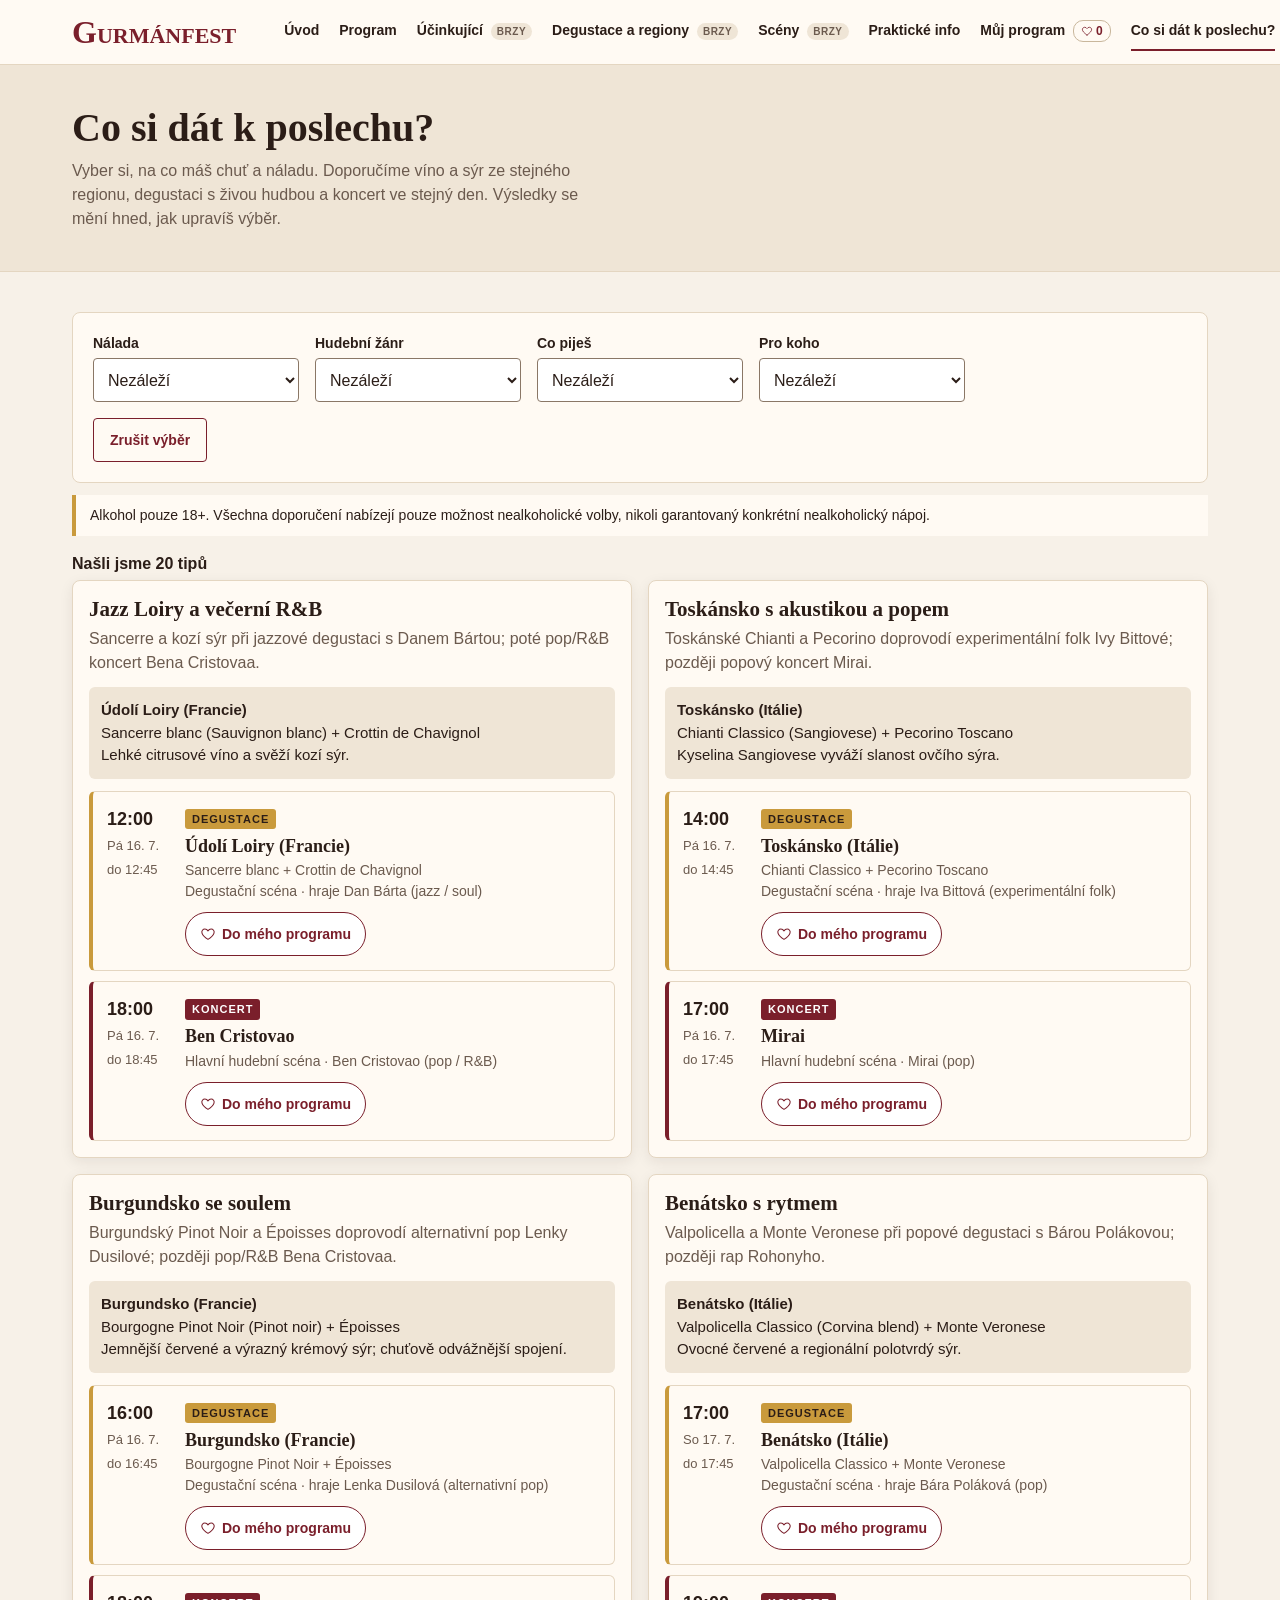
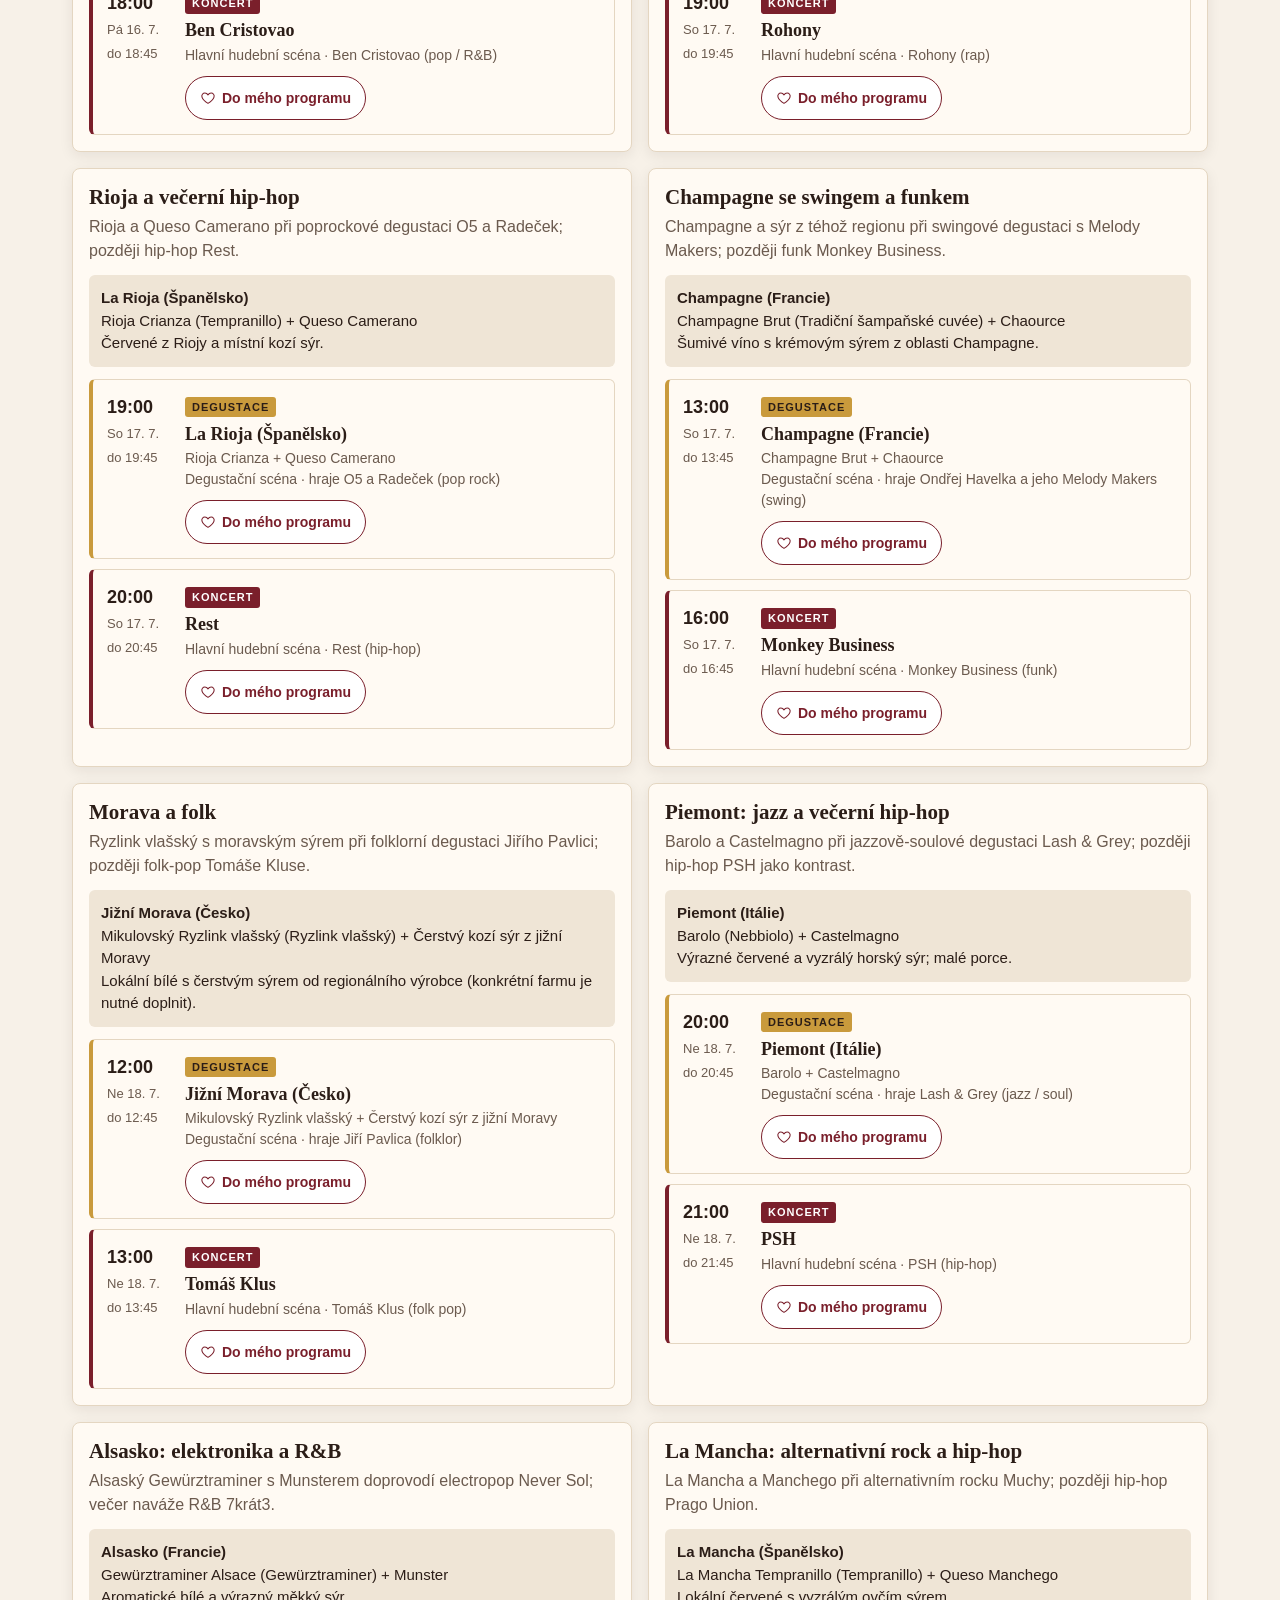
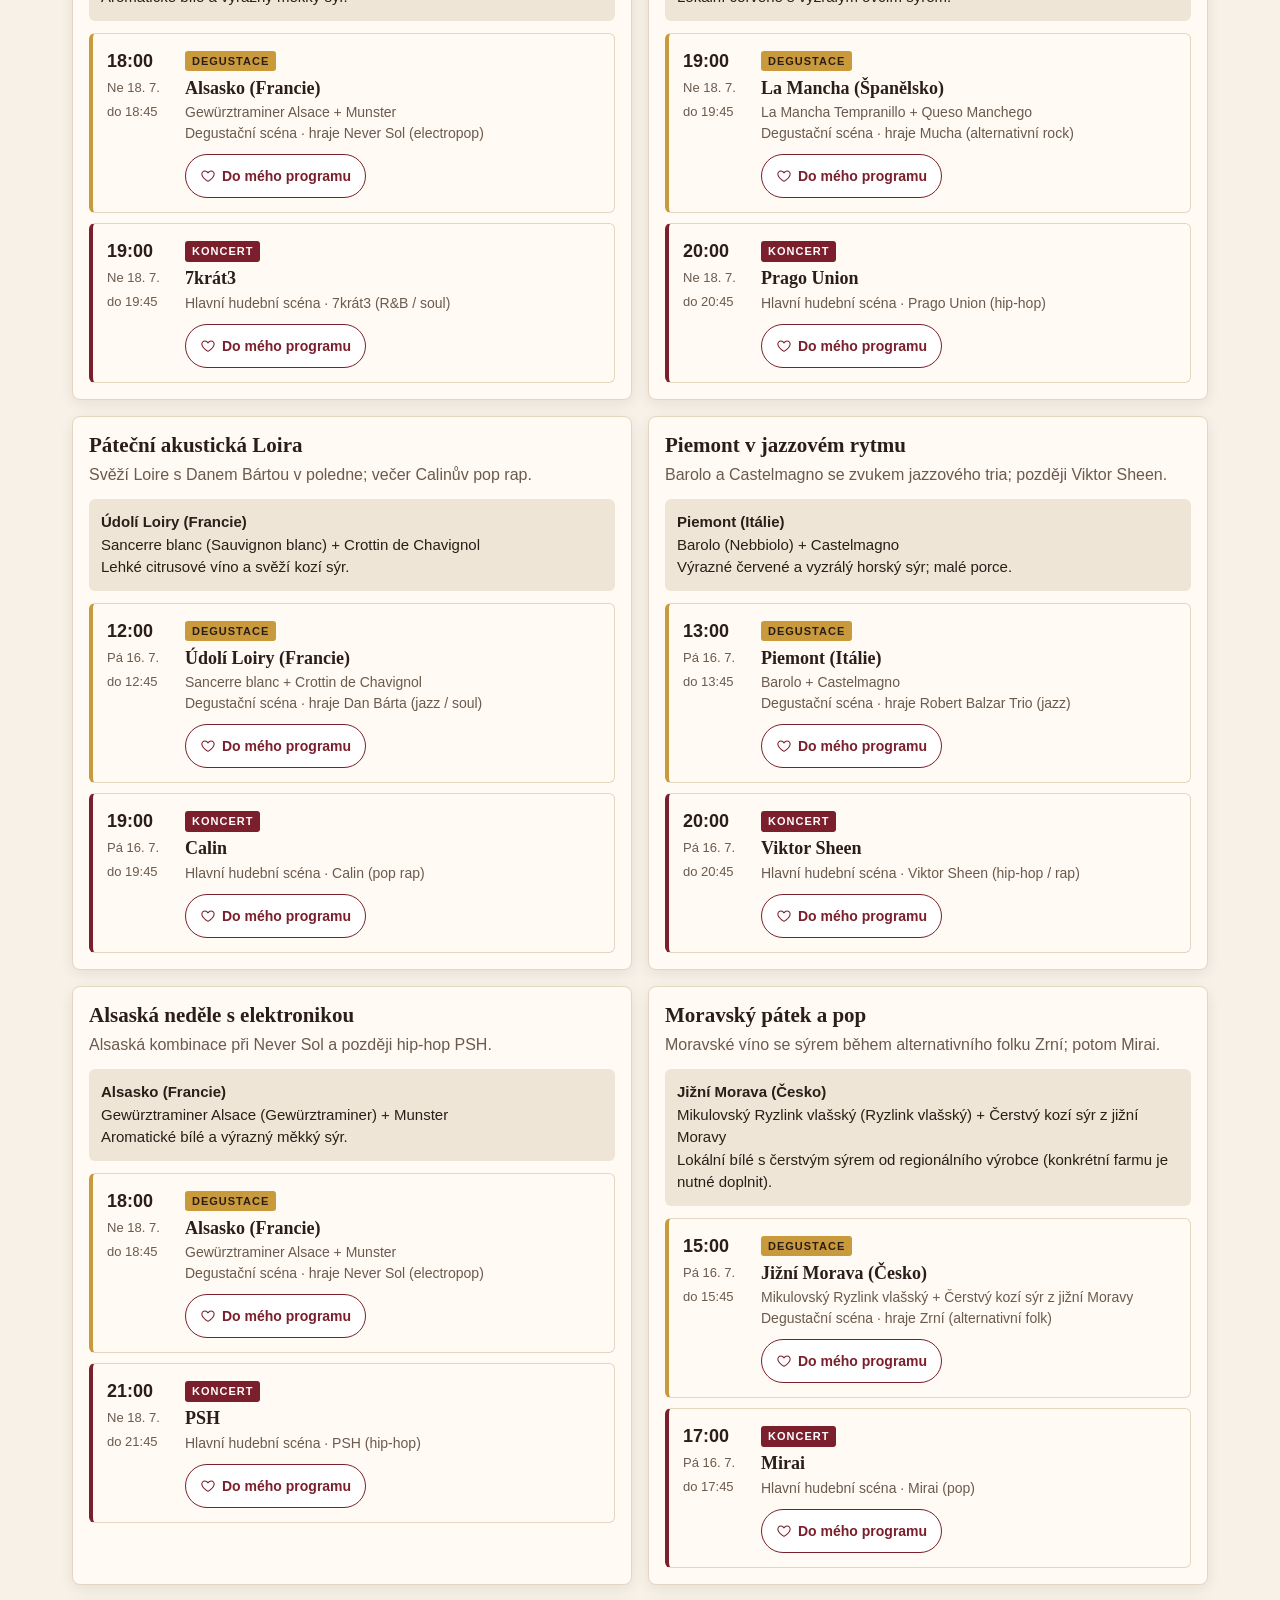
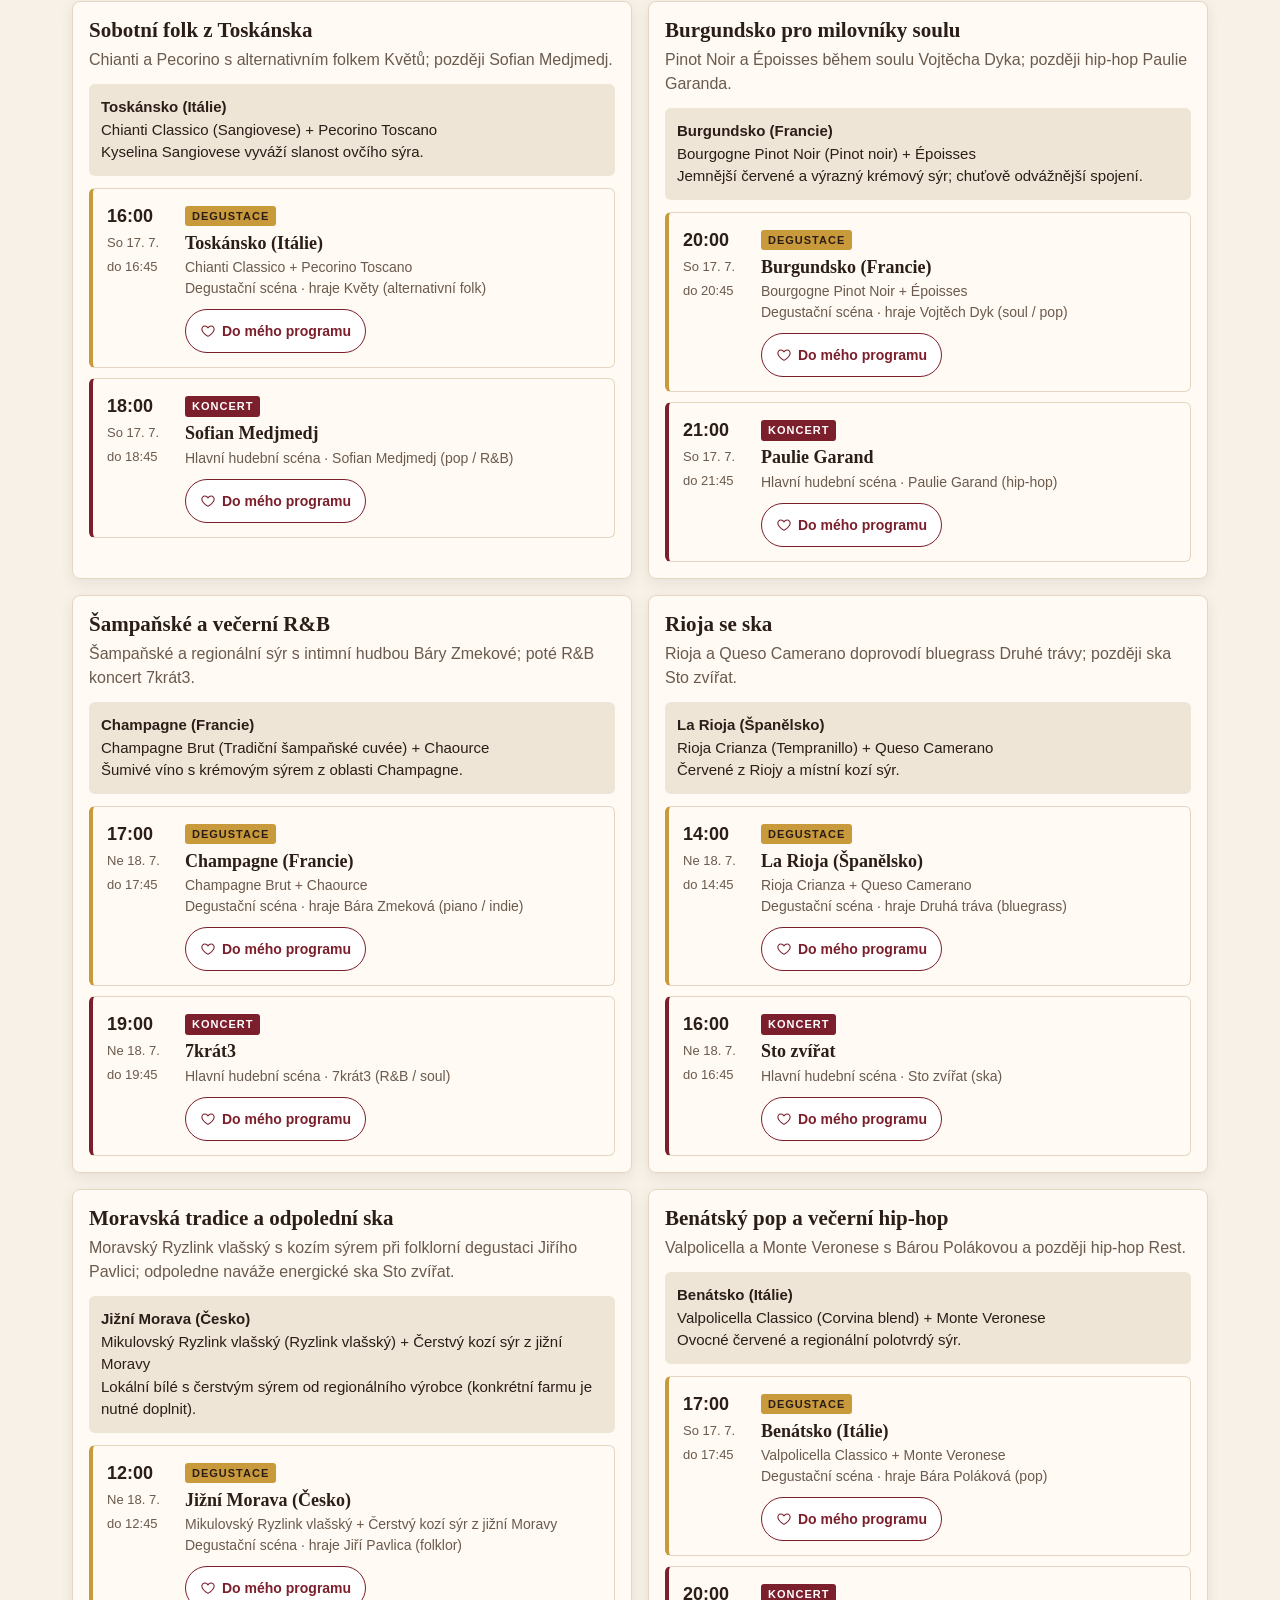
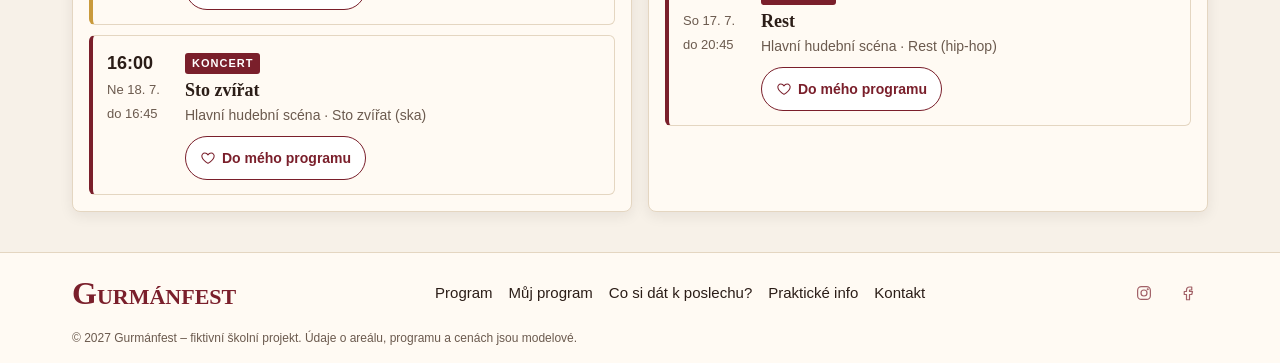
==== commit 38f5f223: "přidání export verze webu" ====
--- a/web/doporucovac.html
+++ b/web/doporucovac.html
@@ -5,7 +5,6 @@
   <meta name="viewport" content="width=device-width, initial-scale=1">
   <title>Co si dát k poslechu? – Gurmánfest 2027</title>
   <meta name="description" content="Doporučovač Gurmánfestu: podle nálady, žánru a nápoje vybere víno a sýr ze stejného regionu, degustaci a koncert.">
-  <link href="https://fonts.googleapis.com/css2?family=Playfair+Display:wght@500;600;700&family=Source+Sans+3:wght@400;600;700&display=swap" rel="stylesheet">
   <link rel="stylesheet" href="css/style.css">
 </head>
 <body>
@@ -116,6 +115,7 @@
     </div>
   </footer>
 
+  <script src="js/data-inline.js"></script>
   <script src="js/script.js"></script>
   <script src="js/doporucovac.js"></script>
 </body>
